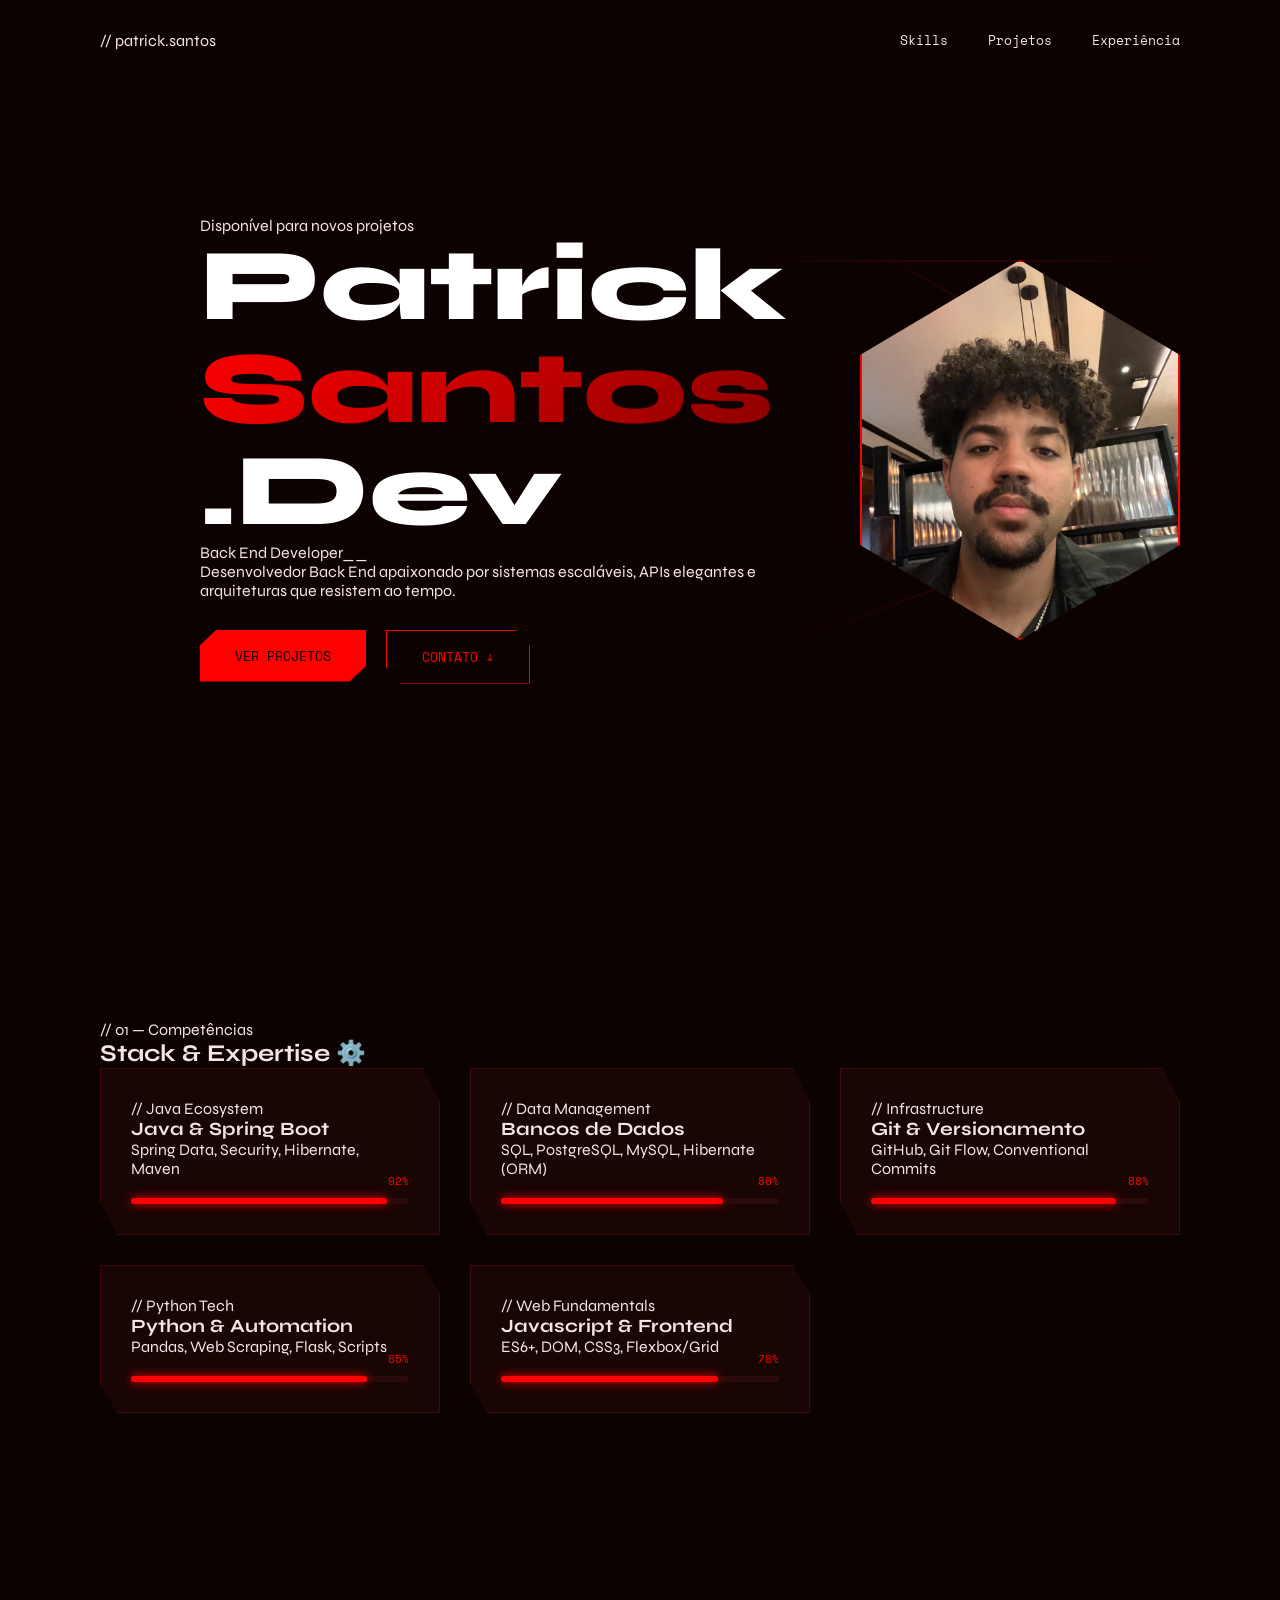
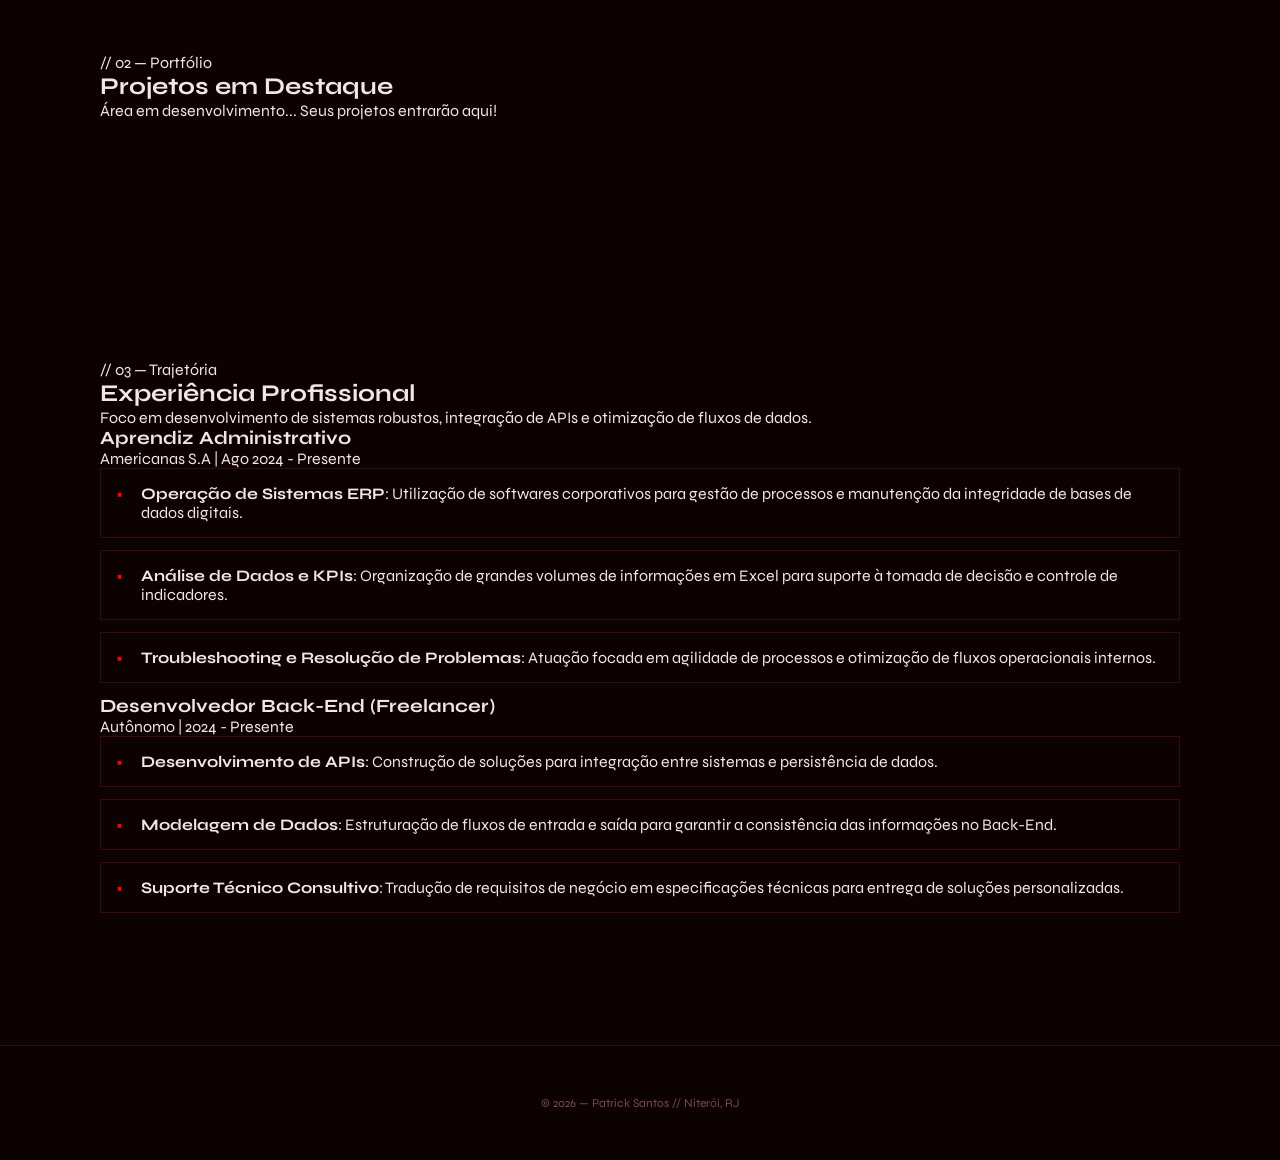
==== index.html @ 5b8dfd45 "Add files via upload" ====
<!DOCTYPE html>
<html lang="pt-BR">
<head>
    <meta charset="UTF-8">
    <meta name="viewport" content="width=device-width, initial-scale=1.0">
    <title>PATRICK SANTOS // BACK-END DEV</title>
    
    <link rel="preconnect" href="https://fonts.googleapis.com">
    <link rel="preconnect" href="https://fonts.gstatic.com" crossorigin>
    <link href="https://fonts.googleapis.com/css2?family=Space+Mono:ital,wght@0,400;0,700;1,400&family=Syne:wght@400;600;700;800&display=swap" rel="stylesheet">
    <link rel="stylesheet" href="style.css">
</head>
<body>
    <div class="cursor" id="cursor"></div>
    <div class="cursor-ring" id="cursorRing"></div>
    
    <button id="backToTop" class="btn-top" onclick="scrollToTop()">
        <span>UP_</span>
    </button>

    <nav id="nav">
        <div class="nav-logo">// patrick.santos</div>
        <ul class="nav-links">
            <li><a href="#skills">Skills</a></li>
            <li><a href="#projects">Projetos</a></li>
            <li><a href="#experience">Experiência</a></li>
        </ul>
    </nav>

    <section id="hero">
        <div class="hero-grid-bg"></div>
        <div class="hero-glow"></div>
        
        <div class="hero-content">
            <div class="hero-tag">Disponível para novos projetos</div>
            <h1 class="hero-name">Patrick<br><span>Santos</span><br>.Dev</h1>
            <p class="hero-role"><span id="typedText"></span><span class="blink-cursor">_</span></p>
            <p class="hero-desc">Desenvolvedor Back End apaixonado por sistemas escaláveis, APIs elegantes e arquiteturas que resistem ao tempo.</p>
            
            <div class="hero-actions">
                <a href="#projects" class="btn-primary"><span>Ver Projetos</span></a>
                
                <div class="contact-wrapper">
                    <button class="btn-ghost" id="contactTrigger">Contato ↓</button>
                    <div class="social-links-container">
                        <a href="#" target="_blank" class="social-item">GitHub_</a>
                        <a href="#" target="_blank" class="social-item">LinkedIn_</a>
                        <a href="#" target="_blank" class="social-item">WhatsApp_</a>
                    </div>
                </div>
            </div>
        </div>

        <div class="hero-visual">
            <div class="frame-hex">
                <img src="PatrickSs.jpeg" alt="Patrick Santos Fonseca">
            </div>
            <div class="faixa-deco d1"></div>
            <div class="faixa-deco d2"></div>
            <div class="faixa-deco d3"></div>
        </div>
    </section>

    <section id="skills">
        <div class="section-header">
            <div class="section-tag">// 01 — Competências</div>
            <h2 class="section-title">Stack & Expertise ⚙️</h2>
            <div class="section-line"></div>
        </div>

        <div class="skills-grid">
            <div class="skill-card">
                <div class="skill-category">// Java Ecosystem</div>
                <h3 class="skill-title">Java & Spring Boot</h3>
                <p class="skill-details">Spring Data, Security, Hibernate, Maven</p>
                <div class="progress-wrapper">
                    <div class="progress-bar" style="width: 92%;"></div>
                    <span class="progress-percent">92%</span>
                </div>
            </div>

            <div class="skill-card">
                <div class="skill-category">// Data Management</div>
                <h3 class="skill-title">Bancos de Dados</h3>
                <p class="skill-details">SQL, PostgreSQL, MySQL, Hibernate (ORM)</p>
                <div class="progress-wrapper">
                    <div class="progress-bar" style="width: 80%;"></div>
                    <span class="progress-percent">80%</span>
                </div>
            </div>
            
            <div class="skill-card">
                <div class="skill-category">// Infrastructure</div>
                <h3 class="skill-title">Git & Versionamento</h3>
                <p class="skill-details">GitHub, Git Flow, Conventional Commits</p>
                <div class="progress-wrapper">
                    <div class="progress-bar" style="width: 88%;"></div>
                    <span class="progress-percent">88%</span>
                </div>
            </div>

            <div class="skill-card">
                <div class="skill-category">// Python Tech</div>
                <h3 class="skill-title">Python & Automation</h3>
                <p class="skill-details">Pandas, Web Scraping, Flask, Scripts</p>
                <div class="progress-wrapper">
                    <div class="progress-bar" style="width: 85%;"></div>
                    <span class="progress-percent">85%</span>
                </div>
            </div>

            <div class="skill-card">
                <div class="skill-category">// Web Fundamentals</div>
                <h3 class="skill-title">Javascript & Frontend</h3>
                <p class="skill-details">ES6+, DOM, CSS3, Flexbox/Grid</p>
                <div class="progress-wrapper">
                    <div class="progress-bar" style="width: 78%;"></div>
                    <span class="progress-percent">78%</span>
                </div>
            </div>
        </div>
    </section>

    <section id="projects">
        <div class="section-header">
            <div class="section-tag">// 02 — Portfólio</div>
            <h2 class="section-title">Projetos em Destaque</h2>
            <div class="section-line"></div>
        </div>
        <p class="dev-note">Área em desenvolvimento... Seus projetos entrarão aqui!</p>
    </section>

    <section id="experience">
        <div class="section-header">
            <div class="section-tag">// 03 — Trajetória</div>
            <h2 class="section-title">Experiência Profissional</h2>
            <div class="section-line"></div>
        </div>
        
        <p class="experience-intro">
            Foco em desenvolvimento de sistemas robustos, integração de APIs e otimização de fluxos de dados.
        </p>
    
        <div class="experience-item">
            <h3>Aprendiz Administrativo</h3> 
            <p class="company-name">Americanas S.A | Ago 2024 - Presente</p>
            
            <ul class="description">
                <li><strong>Operação de Sistemas ERP</strong>: Utilização de softwares corporativos para gestão de processos e manutenção da integridade de bases de dados digitais.</li>
                <li><strong>Análise de Dados e KPIs</strong>: Organização de grandes volumes de informações em Excel para suporte à tomada de decisão e controle de indicadores.</li>
                <li><strong>Troubleshooting e Resolução de Problemas</strong>: Atuação focada em agilidade de processos e otimização de fluxos operacionais internos.</li>
            </ul>
        </div>
    
        <div class="experience-item">
            <h3>Desenvolvedor Back-End (Freelancer)</h3> 
            <p class="company-name">Autônomo | 2024 - Presente</p>
            
            <ul class="description">
                <li><strong>Desenvolvimento de APIs</strong>: Construção de soluções para integração entre sistemas e persistência de dados.</li>
                <li><strong>Modelagem de Dados</strong>: Estruturação de fluxos de entrada e saída para garantir a consistência das informações no Back-End.</li>
                <li><strong>Suporte Técnico Consultivo</strong>: Tradução de requisitos de negócio em especificações técnicas para entrega de soluções personalizadas.</li>
            </ul>
        </div>
    </section>

    <footer>
        <p>© 2026 — Patrick Santos // Niterói, RJ</p>
    </footer>

    <script src="script.js"></script>
</body>
</html>
---- style.css ----
/* ==========================================================================
   CONFIGURAÇÕES GLOBAIS (RESET & VARIABLES)
   ========================================================================== */
   @import url('https://fonts.googleapis.com/css2?family=Space+Mono:ital,wght@0,400;0,700;1,400&family=Syne:wght@400;600;700;800&display=swap');

   *, *::before, *::after {
       margin: 0; padding: 0; box-sizing: border-box;
   }
   
   :root {
       --bg: #0d0202;
       --surface: #1a0505;
       --border: #3d0a0a;
       --accent: #ff0000;
       --accent2: #8b0000;
       --text: #f5e6e6;
       --muted: #7a4a4a;
       --white: #ffffff;
   }
   
   html { scroll-behavior: smooth; }
   
   body {
       background: var(--bg);
       color: var(--text);
       font-family: 'Syne', sans-serif;
       overflow-x: hidden;
       cursor: none;
   }
   
   /* --- BOTÃO VOLTAR AO TOPO (ORIGINAL RESTAURADO) --- */
.btn-top {
    position: fixed;
    bottom: 30px;
    right: 30px;
    width: 60px; /* Um pouco maior para destacar o corte */
    height: 60px;
    background: var(--bg);
    border: 2px solid var(--accent);
    color: var(--accent);
    font-family: 'Space Mono', monospace;
    font-weight: bold;
    font-size: 12px;
    cursor: none;
    z-index: 1000;
    display: flex; /* Garante que o texto fique centralizado */
    align-items: center;
    justify-content: center;
    transition: all 0.3s cubic-bezier(0.4, 0, 0.2, 1);
    
    /* O corte diagonal clássico do seu projeto */
    clip-path: polygon(20% 0%, 100% 0%, 100% 80%, 80% 100%, 0% 100%, 0% 20%);
}

.btn-top:hover {
    background: var(--accent);
    color: var(--bg);
    box-shadow: 0 0 20px var(--accent); /* Efeito neon vermelho */
    transform: translateY(-5px);
}

.btn-top span {
    display: inline-block;
    transition: transform 0.3s ease;
}

.btn-top:hover span {
    transform: scale(1.1);
}
   
   /* ==========================================================================
      NAVEGAÇÃO
      ========================================================================== */
   nav {
       position: fixed; top: 0; left: 0; right: 0; z-index: 100;
       padding: 30px 100px; display: flex; align-items: center; justify-content: space-between;
   }
   
   .nav-links { display: flex; gap: 40px; list-style: none; }
   .nav-links a { text-decoration: none; color: var(--text); font-family: 'Space Mono'; font-size: 13px; transition: 0.3s; }
   .nav-links a:hover { color: var(--accent); }
   
   /* ==========================================================================
      BOTÕES GLOBAIS
      ========================================================================== */
   .btn-primary, .btn-ghost {
       display: inline-flex; align-items: center; padding: 16px 35px;
       font-family: 'Space Mono', monospace; font-size: 13px; text-transform: uppercase;
       text-decoration: none; transition: 0.3s;
   }
   
   .btn-primary {
       background: var(--accent); color: var(--bg);
       clip-path: polygon(10% 0%, 100% 0%, 100% 70%, 90% 100%, 0% 100%, 0% 30%);
   }
   
   .btn-ghost {
       background: transparent; color: var(--accent); border: 1px solid var(--accent);
       clip-path: polygon(0% 0%, 90% 0%, 100% 30%, 100% 100%, 10% 100%, 0% 70%);
   }
   
   .btn-primary:hover, .btn-ghost:hover { transform: translateY(-3px); box-shadow: 0 0 15px var(--accent); }
   
   /* ==========================================================================
      HERO SECTION
      ========================================================================== */
   #hero {
       min-height: 100vh; display: flex; justify-content: space-between;
       align-items: center; padding: 0 100px; position: relative; gap: 50px;
   }
   
   .hero-content { flex: 1.2; z-index: 5; }
   .hero-name { font-size: clamp(52px, 8vw, 110px); font-weight: 800; color: var(--white); line-height: 1; }
   .hero-name span { background: linear-gradient(135deg, var(--accent), var(--accent2)); -webkit-background-clip: text; -webkit-text-fill-color: transparent; }
   
   .hero-actions { display: flex; gap: 20px; margin-top: 30px; align-items: flex-start; }
   
   /* CONTATO EXPANSÍVEL */
   .contact-wrapper { position: relative; }
   .social-links-container {
       position: absolute; top: 110%; left: 0; width: 100%;
       display: flex; flex-direction: column; gap: 8px; pointer-events: none;
   }
   .social-item {
       background: var(--surface); border: 1px solid var(--border); color: var(--accent);
       padding: 12px; text-align: center; text-decoration: none; font-size: 11px;
       clip-path: polygon(0% 0%, 90% 0%, 100% 30%, 100% 100%, 10% 100%, 0% 70%);
       opacity: 0; transform: translateY(-10px); transition: 0.3s;
   }
   .contact-wrapper.active .social-links-container { pointer-events: all; }
   .contact-wrapper.active .social-item { opacity: 1; transform: translateY(0); }
   
   /* FOTO E DECORAÇÃO */
   .hero-visual { flex: 0.8; display: flex; justify-content: flex-end; position: relative; z-index: 1; }
   .frame-hex {
       width: 320px; height: 380px; background: var(--surface); border: 2px solid var(--accent);
       clip-path: polygon(50% 0%, 100% 25%, 100% 75%, 50% 100%, 0% 75%, 0% 25%);
       overflow: hidden;
   }
   .frame-hex img { width: 100%; height: 100%; object-fit: cover; }
   
   .faixa-deco {
       position: absolute; height: 2px; width: 130%; opacity: 0.15; z-index: -1;
       background: linear-gradient(90deg, transparent, var(--accent), transparent);
   }
   .faixa-deco.d1 { top: 20%; right: -20%; transform: rotate(30deg); }
   .faixa-deco.d2 { bottom: 20%; right: -15%; transform: rotate(-20deg); }
   
   /* ==========================================================================
      SEÇÕES DE CONTEÚDO (SKILLS, EXPERIENCE)
      ========================================================================== */
   #skills, #projects, #experience { padding: 120px 100px; max-width: 1400px; margin: 0 auto; }
   
   .skills-grid { display: grid; grid-template-columns: repeat(auto-fit, minmax(300px, 1fr)); gap: 30px; }
   .skill-card {
       background: var(--surface); padding: 30px; border: 1px solid var(--border);
       clip-path: polygon(0% 0%, 95% 0%, 100% 20%, 100% 100%, 5% 100%, 0% 80%);
       transition: 0.3s;
   }
   .skill-card:hover { border-color: var(--accent); transform: translateY(-5px); }
   
   /* PROGRESS BARS */
   .progress-wrapper { width: 100%; height: 6px; background: #2a0a0a; position: relative; margin-top: 20px; border-radius: 10px; }
   .progress-bar { height: 100%; background: var(--accent); box-shadow: 0 0 10px var(--accent); border-radius: 10px; }
   .progress-percent { position: absolute; right: 0; top: -25px; font-family: 'Space Mono'; color: var(--accent); font-size: 11px; }
   
   /* PIANO EXPERIENCE */
   .experience-item li {
       padding: 15px 20px 15px 40px; border: 1px solid var(--border);
       margin-bottom: 12px; transition: 0.3s; list-style: none; position: relative;
   }
   .experience-item li:hover { transform: translateX(15px); border-color: var(--accent); color: var(--white); }
   .experience-item li::before { content: "•"; position: absolute; left: 15px; color: var(--accent); }
   
   /* FOOTER */
   footer { padding: 50px 100px; border-top: 1px solid var(--border); text-align: center; color: var(--muted); font-size: 12px; }
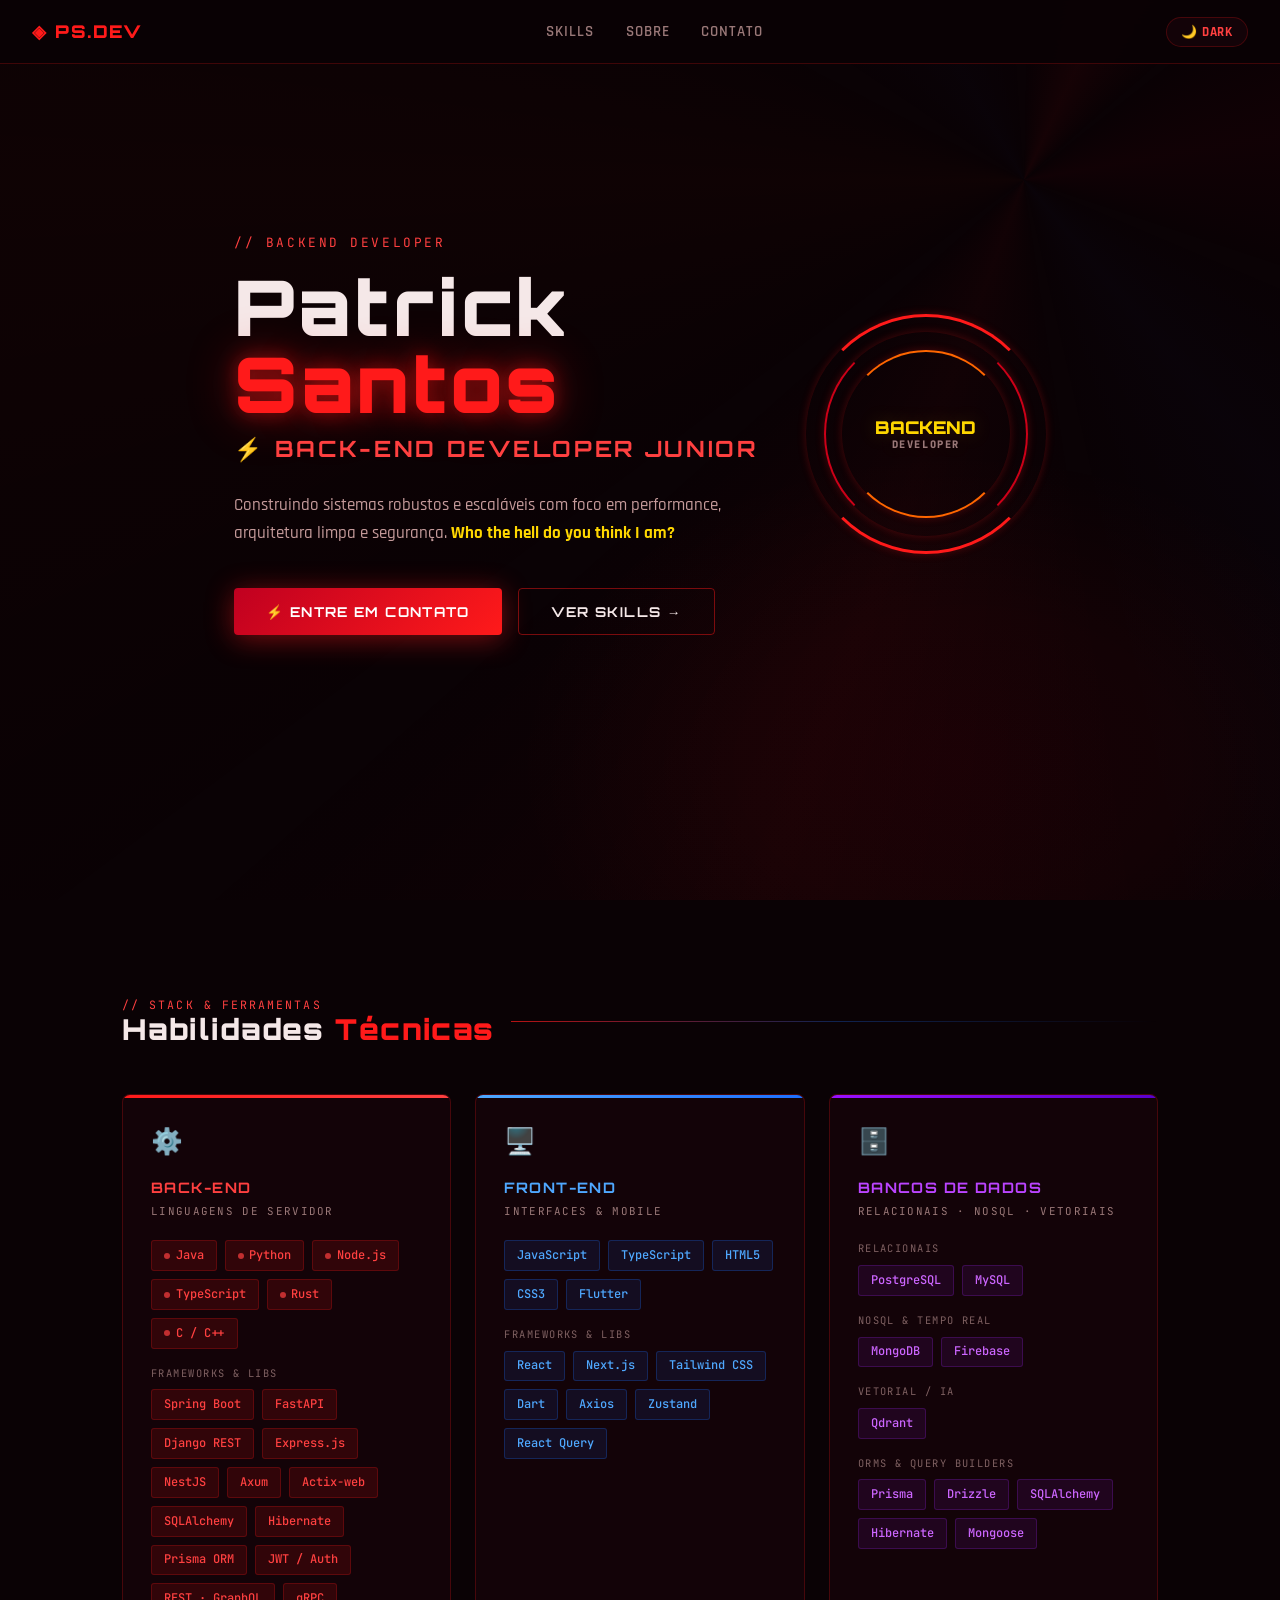
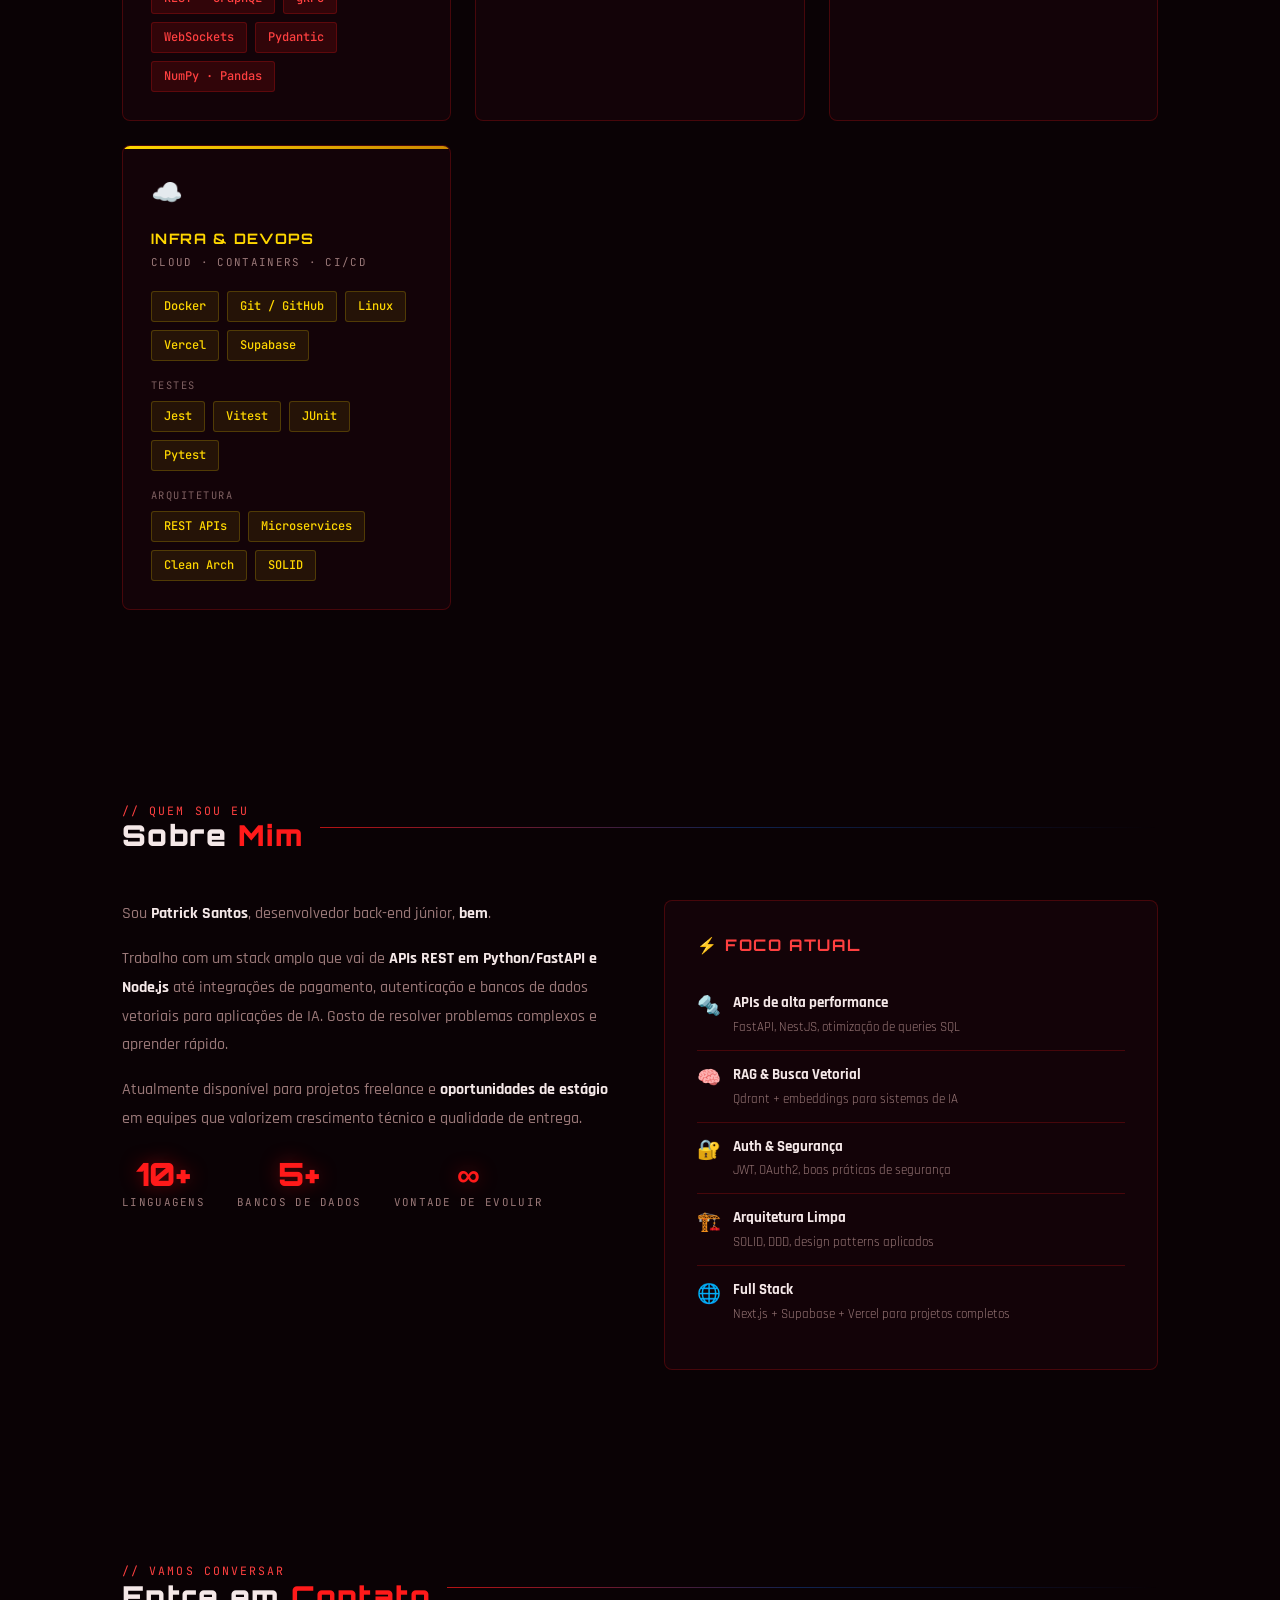
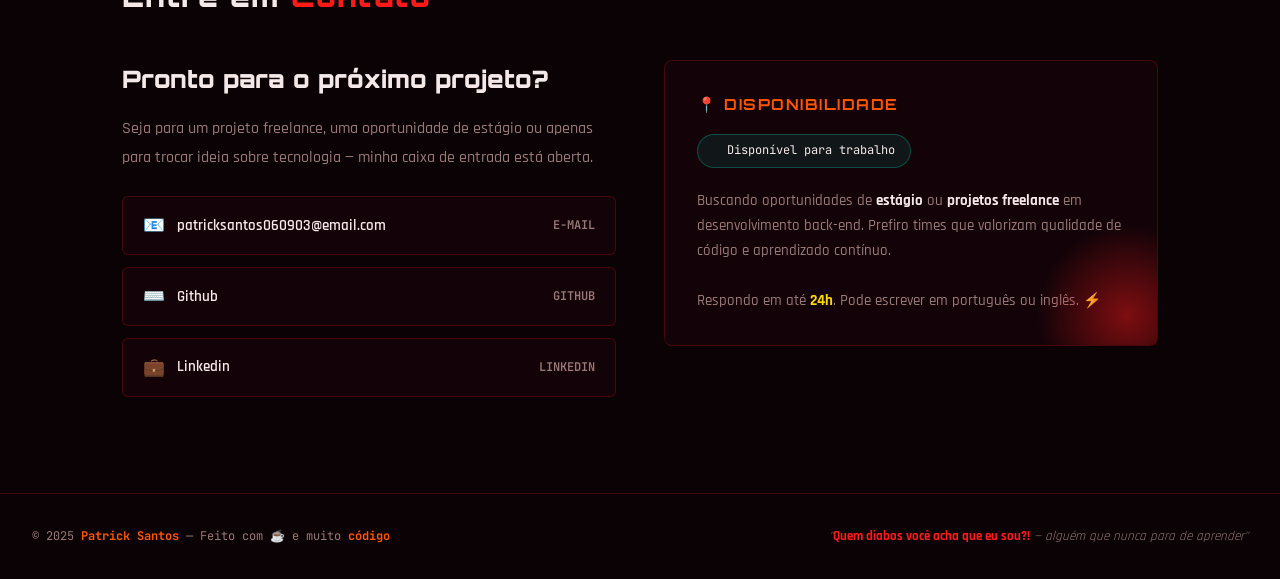
==== commit a0c5ad7e: "Atualização de Design" ====
--- a/index.html
+++ b/index.html
@@ -1,173 +1,1194 @@
 <!DOCTYPE html>
-<html lang="pt-BR">
+
+<html lang="pt-BR" data-theme="dark">
 <head>
-    <meta charset="UTF-8">
-    <meta name="viewport" content="width=device-width, initial-scale=1.0">
-    <title>PATRICK SANTOS // BACK-END DEV</title>
-    
-    <link rel="preconnect" href="https://fonts.googleapis.com">
-    <link rel="preconnect" href="https://fonts.gstatic.com" crossorigin>
-    <link href="https://fonts.googleapis.com/css2?family=Space+Mono:ital,wght@0,400;0,700;1,400&family=Syne:wght@400;600;700;800&display=swap" rel="stylesheet">
-    <link rel="stylesheet" href="style.css">
+<meta charset="UTF-8" />
+<meta name="viewport" content="width=device-width, initial-scale=1.0" />
+<title>Patrick Santos — Backend Developer</title>
+<link rel="preconnect" href="[https://fonts.googleapis.com](https://fonts.googleapis.com/)" />
+<link rel="preconnect" href="[https://fonts.gstatic.com](https://fonts.gstatic.com/)" crossorigin />
+<link href="https://fonts.googleapis.com/css2?family=Rajdhani:wght@400;500;600;700&family=Orbitron:wght@700;900&family=JetBrains+Mono:wght@400;500&display=swap" rel="stylesheet" />
+<style>
+/* ─── DESIGN TOKENS ─────────────────────────────── */
+:root {
+
+--gl-red:       #FF1A1A;   
+--gl-red-deep:  #C00020;   
+--gl-red-glow:  #FF4040;   
+--gl-blue:      #1E6FFF;   
+--gl-blue-deep: #0A3DAA;   
+--gl-blue-ice:  #4FA8FF;  
+--gl-gold:      #FFD700;   
+--gl-orange:    #FF5500;   
+  /* Typography */
+  --font-display: 'Orbitron', sans-serif;
+  --font-ui:      'Rajdhani', sans-serif;
+  --font-code:    'JetBrains Mono', monospace;
+}
+
+/* DARK MODE  —  RED dominant, blue accent*/
+[data-theme="dark"] {
+  --bg-base:    #0A0205;          /* near-black with red tint */
+  --bg-card:    #130308;          /* deep red-black */
+  --bg-card2:   #1A0509;          /* card hover */
+  --border:     rgba(255, 26, 26, 0.22);
+  --border-hi:  rgba(255, 64, 64, 0.65);
+  --border-blue: rgba(30, 111, 255, 0.28);
+
+  --text-primary:   #F5E8E8;      /* warm off-white, slight red tint */
+  --text-secondary: #9A7878;      /* muted rose-grey */
+  --text-accent:    var(--gl-red-glow);
+  --text-blue:      var(--gl-blue-ice);
+
+  /* Glows — red heavy */
+  --glow-primary:   rgba(255, 26, 26, 0.45);
+  --glow-secondary: rgba(255, 64, 64, 0.25);
+  --glow-blue:      rgba(30, 111, 255, 0.20);
+  --glow-gold:      rgba(255, 215, 0, 0.18);
+
+  --nav-bg:       rgba(10, 2, 5, 0.88);
+
+  /* Tag defaults — red */
+  --tag-bg:     rgba(255, 26, 26, 0.13);
+  --tag-color:  var(--gl-red-glow);
+
+  /* Spiral rings */
+  --spiral-a:  #FF1A1A;
+  --spiral-b:  #CC0018;
+  --spiral-c:  #FF6600;
+
+  /* Section line */
+  --line-grad: linear-gradient(to right, rgba(255,26,26,0.7), rgba(30,111,255,0.3), transparent);
+
+  --hero-sub:  #C49A9A;
+}
+
+/*LIGHT MODE  —  Blue + Red balanced*/
+[data-theme="light"] {
+  --bg-base:    #EFF3FF;          
+  --bg-card:    #FFFFFF;
+  --bg-card2:   #F0F6FF;
+  --border:     rgba(30, 111, 255, 0.18);
+  --border-hi:  rgba(192, 0, 32, 0.45);
+  --border-blue: rgba(30, 111, 255, 0.35);
+
+  --text-primary:   #0A0F1E;
+  --text-secondary: #3A4A6A;
+  --text-accent:    var(--gl-red-deep);
+  --text-blue:      var(--gl-blue-deep);
+
+  --glow-primary:   rgba(192, 0, 32, 0.10);
+  --glow-secondary: rgba(192, 0, 32, 0.07);
+  --glow-blue:      rgba(30, 111, 255, 0.12);
+  --glow-gold:      rgba(160, 110, 0, 0.08);
+
+  --nav-bg:       rgba(239, 243, 255, 0.92);
+
+  --tag-bg:     rgba(30, 111, 255, 0.09);
+  --tag-color:  var(--gl-blue-deep);
+
+  --spiral-a:  #C00020;
+  --spiral-b:  #1E6FFF;
+  --spiral-c:  #0A3DAA;
+
+  --line-grad: linear-gradient(to right, rgba(30,111,255,0.6), rgba(192,0,32,0.3), transparent);
+
+  --hero-sub:  #2A3A5A;
+}
+
+/* ─── RESET & BASE ─────────────────────────────── */
+*, *::before, *::after { box-sizing: border-box; margin: 0; padding: 0; }
+html { scroll-behavior: smooth; }
+body {
+  font-family: var(--font-ui);
+  background: var(--bg-base);
+  color: var(--text-primary);
+  line-height: 1.6;
+  transition: background 0.35s, color 0.35s;
+  overflow-x: hidden;
+}
+
+/* ─── SCROLLBAR ─────────────────────────────────── */
+::-webkit-scrollbar { width: 6px; }
+::-webkit-scrollbar-track { background: var(--bg-base); }
+[data-theme="dark"] ::-webkit-scrollbar-thumb { background: linear-gradient(to bottom, var(--gl-red), var(--gl-red-deep)); border-radius: 3px; }
+[data-theme="light"] ::-webkit-scrollbar-thumb { background: linear-gradient(to bottom, var(--gl-blue), var(--gl-blue-deep)); border-radius: 3px; }
+
+/* ─── SPIRAL BG ANIMATION ───────────────────────── */
+.spiral-bg {
+  position: fixed; inset: 0; z-index: 0; pointer-events: none; overflow: hidden;
+}
+
+/* Dark: red-dominant streaks with faint blue */
+[data-theme="dark"] .spiral-bg::before {
+  content: '';
+  position: absolute;
+  top: -50%; left: -50%;
+  width: 200%; height: 200%;
+  background: conic-gradient(
+    from 0deg at 65% 35%,
+    transparent 0deg,
+    rgba(255,26,26,0.05) 25deg,
+    transparent 50deg,
+    rgba(200,0,20,0.04) 80deg,
+    transparent 110deg,
+    rgba(30,111,255,0.02) 140deg,
+    transparent 170deg,
+    rgba(255,26,26,0.035) 200deg,
+    transparent 230deg,
+    rgba(255,64,0,0.025) 270deg,
+    transparent 300deg,
+    rgba(30,111,255,0.015) 330deg,
+    transparent 360deg
+  );
+  animation: spiralRotate 55s linear infinite;
+}
+
+/* Dark: red radial bleed bottom-right */
+[data-theme="dark"] .spiral-bg::after {
+  content: '';
+  position: absolute;
+  bottom: -20%; right: -10%;
+  width: 70%; height: 70%;
+  background: radial-gradient(ellipse at center,
+    rgba(200,0,20,0.07) 0%,
+    rgba(255,26,26,0.04) 35%,
+    transparent 70%
+  );
+}
+
+/* Light: blue-left red-right split */
+[data-theme="light"] .spiral-bg::before {
+  content: '';
+  position: absolute;
+  top: -50%; left: -50%;
+  width: 200%; height: 200%;
+  background: conic-gradient(
+    from 0deg at 50% 40%,
+    transparent 0deg,
+    rgba(30,111,255,0.04) 40deg,
+    transparent 80deg,
+    rgba(192,0,32,0.03) 130deg,
+    transparent 170deg,
+    rgba(30,111,255,0.03) 220deg,
+    transparent 260deg,
+    rgba(192,0,32,0.025) 310deg,
+    transparent 360deg
+  );
+  animation: spiralRotate 70s linear infinite;
+}
+
+[data-theme="light"] .spiral-bg::after { display: none; }
+
+@keyframes spiralRotate { to { transform: rotate(360deg); } }
+
+/* ─── NAVIGATION ────────────────────────────────── */
+nav {
+  position: fixed; top: 0; left: 0; right: 0; z-index: 100;
+  background: var(--nav-bg);
+  backdrop-filter: blur(16px);
+  border-bottom: 1px solid var(--border);
+  padding: 0 2rem;
+  height: 64px;
+  display: flex; align-items: center; justify-content: space-between;
+  transition: background 0.35s, border-color 0.35s;
+}
+.nav-logo {
+  font-family: var(--font-display);
+  font-size: 1.1rem;
+  font-weight: 900;
+  letter-spacing: 0.08em;
+  text-decoration: none;
+  display: flex; align-items: center; gap: 0.5rem;
+  /* dark=red, light=blue via CSS */
+  color: var(--text-accent);
+}
+[data-theme="dark"]  .nav-logo { color: var(--gl-red); }
+[data-theme="light"] .nav-logo { color: var(--gl-blue); }
+.nav-logo .drill-icon {
+  display: inline-block;
+  animation: drillSpin 4s linear infinite;
+}
+@keyframes drillSpin { to { transform: rotate(360deg); } }
+.nav-links {
+  display: flex; align-items: center; gap: 2rem; list-style: none;
+}
+.nav-links a {
+  font-family: var(--font-ui);
+  font-size: 0.95rem;
+  font-weight: 600;
+  color: var(--text-secondary);
+  text-decoration: none;
+  letter-spacing: 0.06em;
+  text-transform: uppercase;
+  transition: color 0.2s;
+  position: relative;
+}
+.nav-links a::after {
+  content: '';
+  position: absolute; bottom: -4px; left: 0; right: 0; height: 2px;
+  background: var(--text-accent);
+  transform: scaleX(0);
+  transform-origin: left;
+  transition: transform 0.25s ease;
+}
+[data-theme="dark"]  .nav-links a::after { background: var(--gl-red); }
+[data-theme="light"] .nav-links a::after { background: var(--gl-blue); }
+.nav-links a:hover { color: var(--text-primary); }
+.nav-links a:hover::after { transform: scaleX(1); }
+
+/* Theme Toggle */
+.theme-toggle {
+  background: var(--bg-card);
+  border: 1px solid var(--border);
+  border-radius: 50px;
+  padding: 6px 14px;
+  cursor: pointer;
+  font-family: var(--font-ui);
+  font-size: 0.8rem;
+  font-weight: 700;
+  color: var(--text-accent);
+  letter-spacing: 0.06em;
+  display: flex; align-items: center; gap: 0.4rem;
+  transition: all 0.2s;
+}
+.theme-toggle:hover { border-color: var(--border-hi); background: var(--bg-card2); }
+
+/* ─── SECTIONS & LAYOUT ─────────────────────────── */
+.container { max-width: 1100px; margin: 0 auto; padding: 0 2rem; position: relative; z-index: 1; }
+section { padding: 6rem 0; }
+
+/* Section header */
+.section-header {
+  display: flex; align-items: center; gap: 1rem; margin-bottom: 3rem;
+}
+.section-label {
+  font-family: var(--font-code);
+  font-size: 0.72rem;
+  letter-spacing: 0.18em;
+  text-transform: uppercase;
+}
+[data-theme="dark"]  .section-label { color: var(--gl-red-glow); }
+[data-theme="light"] .section-label { color: var(--gl-blue); }
+
+.section-title {
+  font-family: var(--font-display);
+  font-size: 1.8rem;
+  font-weight: 900;
+  color: var(--text-primary);
+  letter-spacing: 0.05em;
+  line-height: 1.1;
+}
+[data-theme="dark"]  .section-title span { color: var(--gl-red); }
+[data-theme="light"] .section-title span { color: var(--gl-blue); }
+
+.section-line {
+  flex: 1; height: 1px;
+  background: var(--line-grad);
+}
+
+/* ─── HERO ──────────────────────────────────────── */
+#hero {
+  min-height: 100vh;
+  display: flex; align-items: center;
+  padding-top: 64px;
+  position: relative;
+}
+.hero-inner {
+  display: grid; grid-template-columns: 1fr auto; gap: 3rem; align-items: center;
+}
+.hero-eyebrow {
+  font-family: var(--font-code);
+  font-size: 0.8rem;
+  letter-spacing: 0.2em;
+  text-transform: uppercase;
+  margin-bottom: 1rem;
+  animation: fadeUp 0.6s ease both;
+}
+[data-theme="dark"]  .hero-eyebrow { color: var(--gl-red-glow); }
+[data-theme="light"] .hero-eyebrow { color: var(--gl-blue); }
+.hero-name {
+  font-family: var(--font-display);
+  font-size: clamp(2.8rem, 6vw, 5rem);
+  font-weight: 900;
+  line-height: 1.0;
+  letter-spacing: 0.04em;
+  margin-bottom: 0.5rem;
+  animation: fadeUp 0.7s 0.1s ease both;
+}
+.hero-name .first { color: var(--text-primary); }
+.hero-name .last {
+  color: var(--gl-red);
+  text-shadow: 0 0 50px var(--glow-primary), 0 0 20px rgba(255,26,26,0.5);
+}
+[data-theme="light"] .hero-name .last {
+  color: var(--gl-red-deep);
+  text-shadow: 0 0 30px rgba(192,0,32,0.2);
+}
+.hero-role {
+  font-family: var(--font-display);
+  font-size: clamp(1rem, 2.5vw, 1.4rem);
+  font-weight: 700;
+  letter-spacing: 0.12em;
+  text-transform: uppercase;
+  margin-bottom: 1.5rem;
+  animation: fadeUp 0.7s 0.2s ease both;
+}
+[data-theme="dark"]  .hero-role { color: var(--gl-red-glow); }
+[data-theme="light"] .hero-role { color: var(--gl-blue); }
+.hero-desc {
+  font-size: 1.05rem;
+  color: var(--hero-sub);
+  max-width: 520px;
+  margin-bottom: 2.5rem;
+  font-weight: 500;
+  line-height: 1.7;
+  animation: fadeUp 0.7s 0.3s ease both;
+}
+.hero-ctas {
+  display: flex; gap: 1rem; flex-wrap: wrap;
+  animation: fadeUp 0.7s 0.4s ease both;
+}
+.btn-primary {
+  font-family: var(--font-display);
+  font-size: 0.85rem;
+  font-weight: 700;
+  letter-spacing: 0.1em;
+  text-transform: uppercase;
+  padding: 0.75rem 2rem;
+  color: #fff;
+  border: none;
+  border-radius: 4px;
+  cursor: pointer;
+  text-decoration: none;
+  display: inline-flex; align-items: center; gap: 0.5rem;
+  transition: transform 0.2s, box-shadow 0.2s;
+}
+[data-theme="dark"] .btn-primary {
+  background: linear-gradient(135deg, var(--gl-red-deep), var(--gl-red));
+  box-shadow: 0 4px 28px rgba(255,26,26,0.45);
+}
+[data-theme="dark"] .btn-primary:hover {
+  transform: translateY(-2px);
+  box-shadow: 0 8px 40px rgba(255,26,26,0.6);
+}
+[data-theme="light"] .btn-primary {
+  background: linear-gradient(135deg, var(--gl-blue-deep), var(--gl-blue));
+  box-shadow: 0 4px 24px rgba(30,111,255,0.3);
+}
+[data-theme="light"] .btn-primary:hover {
+  transform: translateY(-2px);
+  box-shadow: 0 8px 32px rgba(30,111,255,0.45);
+}
+.btn-ghost {
+  font-family: var(--font-display);
+  font-size: 0.85rem;
+  font-weight: 700;
+  letter-spacing: 0.1em;
+  text-transform: uppercase;
+  padding: 0.75rem 2rem;
+  background: transparent;
+  color: var(--text-primary);
+  border-radius: 4px;
+  cursor: pointer;
+  text-decoration: none;
+  transition: all 0.2s;
+}
+[data-theme="dark"] .btn-ghost {
+  border: 1px solid rgba(255,26,26,0.45);
+}
+[data-theme="dark"] .btn-ghost:hover {
+  background: rgba(255,26,26,0.1);
+  border-color: var(--gl-red);
+  color: var(--gl-red-glow);
+}
+[data-theme="light"] .btn-ghost {
+  border: 1px solid rgba(30,111,255,0.4);
+}
+[data-theme="light"] .btn-ghost:hover {
+  background: rgba(30,111,255,0.08);
+  border-color: var(--gl-blue);
+  color: var(--gl-blue);
+}
+
+/* Hero spiral emblem */
+.hero-emblem {
+  width: 240px; height: 240px;
+  position: relative;
+  animation: fadeIn 1s 0.5s ease both;
+  display: flex; align-items: center; justify-content: center;
+}
+.emblem-ring {
+  position: absolute;
+  border-radius: 50%;
+  border-style: solid;
+}
+.ring1 {
+  inset: 0;
+  border-width: 3px;
+  border-color: var(--spiral-a) transparent var(--spiral-a) transparent;
+  animation: ringA 3s linear infinite;
+}
+.ring2 {
+  inset: 18px;
+  border-width: 2px;
+  border-color: transparent var(--spiral-b) transparent var(--spiral-b);
+  animation: ringA 2s linear infinite reverse;
+}
+.ring3 {
+  inset: 36px;
+  border-width: 2px;
+  border-color: var(--spiral-c) transparent var(--spiral-c) transparent;
+  animation: ringA 1.5s linear infinite;
+}
+/* Extra glow ring for dark mode */
+[data-theme="dark"] .emblem-ring { box-shadow: 0 0 8px rgba(255,26,26,0.25); }
+@keyframes ringA { to { transform: rotate(360deg); } }
+.emblem-core {
+  position: relative; z-index: 2;
+  font-family: var(--font-display);
+  font-size: 1.1rem;
+  font-weight: 900;
+  color: var(--gl-gold);
+  text-align: center;
+  line-height: 1.2;
+  text-shadow: 0 0 20px var(--glow-gold);
+}
+.emblem-core small {
+  display: block;
+  font-size: 0.65rem;
+  color: var(--text-secondary);
+  letter-spacing: 0.15em;
+  font-family: var(--font-code);
+}
+
+/* ─── SKILLS SECTION ────────────────────────────── */
+#skills { background: transparent; }
+
+.skills-grid {
+  display: grid;
+  grid-template-columns: repeat(auto-fit, minmax(280px, 1fr));
+  gap: 1.5rem;
+}
+
+.skill-category {
+  background: var(--bg-card);
+  border: 1px solid var(--border);
+  border-radius: 8px;
+  padding: 1.75rem;
+  position: relative;
+  overflow: hidden;
+  transition: border-color 0.25s, transform 0.25s, box-shadow 0.25s;
+}
+.skill-category::before {
+  content: '';
+  position: absolute;
+  top: 0; left: 0; right: 0; height: 3px;
+}
+/* dark: red-based bars */
+[data-theme="dark"] .skill-category.cat-backend::before  { background: linear-gradient(90deg, var(--gl-red), var(--gl-red-glow)); }
+[data-theme="dark"] .skill-category.cat-frontend::before { background: linear-gradient(90deg, var(--gl-blue-ice), var(--gl-blue)); }
+[data-theme="dark"] .skill-category.cat-db::before       { background: linear-gradient(90deg, #9B10FF, #5A00CC); }
+[data-theme="dark"] .skill-category.cat-infra::before    { background: linear-gradient(90deg, var(--gl-gold), #CC8800); }
+/* light: blue-based bars */
+[data-theme="light"] .skill-category.cat-backend::before  { background: linear-gradient(90deg, var(--gl-red-deep), var(--gl-red)); }
+[data-theme="light"] .skill-category.cat-frontend::before { background: linear-gradient(90deg, var(--gl-blue-deep), var(--gl-blue)); }
+[data-theme="light"] .skill-category.cat-db::before       { background: linear-gradient(90deg, #7B00EE, #A040FF); }
+[data-theme="light"] .skill-category.cat-infra::before    { background: linear-gradient(90deg, #AA7000, #D4A000); }
+
+.skill-category:hover {
+  border-color: var(--border-hi);
+  transform: translateY(-3px);
+}
+[data-theme="dark"]  .skill-category:hover { box-shadow: 0 12px 36px rgba(255,26,26,0.25); }
+[data-theme="light"] .skill-category:hover { box-shadow: 0 12px 36px rgba(30,111,255,0.15); }
+
+.cat-icon {
+  font-size: 1.6rem;
+  margin-bottom: 0.75rem;
+  display: block;
+}
+.cat-title {
+  font-family: var(--font-display);
+  font-size: 0.9rem;
+  font-weight: 700;
+  letter-spacing: 0.1em;
+  text-transform: uppercase;
+  margin-bottom: 0.25rem;
+}
+[data-theme="dark"]  .cat-title.backend  { color: var(--gl-red-glow); }
+[data-theme="dark"]  .cat-title.frontend { color: var(--gl-blue-ice); }
+[data-theme="dark"]  .cat-title.db       { color: #BB44FF; }
+[data-theme="dark"]  .cat-title.infra    { color: var(--gl-gold); }
+[data-theme="light"] .cat-title.backend  { color: var(--gl-red-deep); }
+[data-theme="light"] .cat-title.frontend { color: var(--gl-blue-deep); }
+[data-theme="light"] .cat-title.db       { color: #7B00EE; }
+[data-theme="light"] .cat-title.infra    { color: #886600; }
+
+.cat-subtitle {
+  font-family: var(--font-code);
+  font-size: 0.68rem;
+  color: var(--text-secondary);
+  letter-spacing: 0.12em;
+  text-transform: uppercase;
+  margin-bottom: 1.25rem;
+}
+
+.tags { display: flex; flex-wrap: wrap; gap: 0.5rem; }
+
+.tag {
+  display: inline-flex; align-items: center; gap: 0.35rem;
+  padding: 0.3rem 0.75rem;
+  border-radius: 3px;
+  font-family: var(--font-code);
+  font-size: 0.75rem;
+  font-weight: 500;
+  background: var(--tag-bg);
+  color: var(--tag-color);
+  border: 1px solid var(--border);
+  transition: all 0.2s;
+}
+/* dark default tag = red */
+[data-theme="dark"]  .tag:hover { border-color: var(--gl-red); background: rgba(255,26,26,0.2); color: var(--gl-red-glow); }
+/* light default tag = blue */
+[data-theme="light"] .tag:hover { border-color: var(--gl-blue); background: rgba(30,111,255,0.14); color: var(--gl-blue); }
+
+/* blue tags (frontend) */
+.tag.blue  {
+  color: var(--gl-blue-ice);
+  background: rgba(30,111,255,0.1);
+  border-color: rgba(30,111,255,0.25);
+}
+[data-theme="light"] .tag.blue { color: var(--gl-blue-deep); background: rgba(30,111,255,0.08); border-color: rgba(30,111,255,0.22); }
+.tag.blue:hover { background: rgba(30,111,255,0.2); border-color: var(--gl-blue-ice); }
+[data-theme="light"] .tag.blue:hover { background: rgba(30,111,255,0.16); border-color: var(--gl-blue); }
+
+/* purple tags (db) */
+.tag.purple {
+  color: #CC66FF;
+  background: rgba(160,40,255,0.09);
+  border-color: rgba(160,40,255,0.22);
+}
+[data-theme="light"] .tag.purple { color: #7B00EE; background: rgba(123,0,238,0.07); border-color: rgba(123,0,238,0.2); }
+.tag.purple:hover { background: rgba(160,40,255,0.2); border-color: #CC66FF; }
+
+/* gold tags (infra) */
+.tag.gold {
+  color: var(--gl-gold);
+  background: rgba(255,215,0,0.08);
+  border-color: rgba(255,215,0,0.2);
+}
+[data-theme="light"] .tag.gold { color: #7A5500; background: rgba(180,130,0,0.08); border-color: rgba(180,130,0,0.2); }
+.tag.gold:hover { background: rgba(255,215,0,0.18); border-color: var(--gl-gold); }
+
+/* teal kept as alias = blue */
+.tag.teal { color: var(--gl-blue-ice); background: rgba(30,111,255,0.1); border-color: rgba(30,111,255,0.25); }
+[data-theme="light"] .tag.teal { color: var(--gl-blue-deep); background: rgba(30,111,255,0.08); border-color: rgba(30,111,255,0.22); }
+.tag.teal:hover { background: rgba(30,111,255,0.2); border-color: var(--gl-blue-ice); }
+
+.tag-level {
+  display: inline-block;
+  width: 6px; height: 6px;
+  border-radius: 50%;
+  background: currentColor;
+  opacity: 0.7;
+}
+
+/* Subsection title inside card */
+.sub-label {
+  font-family: var(--font-code);
+  font-size: 0.65rem;
+  letter-spacing: 0.14em;
+  text-transform: uppercase;
+  color: var(--text-secondary);
+  margin-top: 1rem;
+  margin-bottom: 0.5rem;
+  opacity: 0.8;
+}
+
+/* ─── EXPERIENCE / TIMELINE ─────────────────────── */
+#about { }
+.about-grid {
+  display: grid; grid-template-columns: 1fr 1fr; gap: 3rem; align-items: start;
+}
+.about-text p {
+  color: var(--text-secondary);
+  font-size: 1rem;
+  font-weight: 500;
+  margin-bottom: 1rem;
+  line-height: 1.8;
+}
+.about-text p strong { color: var(--text-primary); }
+.stat-row {
+  display: flex; gap: 2rem; margin-top: 1.5rem; flex-wrap: wrap;
+}
+.stat-item { text-align: center; }
+.stat-value {
+  font-family: var(--font-display);
+  font-size: 2rem;
+  font-weight: 900;
+  line-height: 1;
+}
+[data-theme="dark"]  .stat-value { color: var(--gl-red); text-shadow: 0 0 20px rgba(255,26,26,0.4); }
+[data-theme="light"] .stat-value { color: var(--gl-blue); }
+.stat-label {
+  font-family: var(--font-code);
+  font-size: 0.68rem;
+  color: var(--text-secondary);
+  letter-spacing: 0.12em;
+  text-transform: uppercase;
+  margin-top: 0.25rem;
+}
+
+.focus-card {
+  background: var(--bg-card);
+  border: 1px solid var(--border);
+  border-radius: 8px;
+  padding: 2rem;
+}
+.focus-card h3 {
+  font-family: var(--font-display);
+  font-size: 1rem;
+  font-weight: 700;
+  letter-spacing: 0.1em;
+  text-transform: uppercase;
+  margin-bottom: 1.25rem;
+}
+[data-theme="dark"]  .focus-card h3 { color: var(--gl-red-glow); }
+[data-theme="light"] .focus-card h3 { color: var(--gl-blue); }
+.focus-item {
+  display: flex; align-items: flex-start; gap: 0.75rem;
+  padding: 0.75rem 0;
+  border-bottom: 1px solid var(--border);
+}
+.focus-item:last-child { border-bottom: none; }
+.focus-icon { font-size: 1.2rem; flex-shrink: 0; margin-top: 0.1rem; }
+.focus-info {}
+.focus-title { font-weight: 700; color: var(--text-primary); font-size: 0.95rem; }
+.focus-desc  { font-size: 0.82rem; color: var(--text-secondary); margin-top: 0.1rem; }
+
+/* CONTACT */
+#contact { }
+.contact-inner {
+  display: grid; grid-template-columns: 1fr 1fr; gap: 3rem; align-items: start;
+}
+.contact-copy h3 {
+  font-family: var(--font-display);
+  font-size: 1.5rem;
+  font-weight: 900;
+  color: var(--text-primary);
+  margin-bottom: 1rem;
+}
+.contact-copy p {
+  color: var(--text-secondary);
+  font-size: 1rem;
+  line-height: 1.8;
+  font-weight: 500;
+}
+.contact-links { display: flex; flex-direction: column; gap: 0.75rem; margin-top: 1.5rem; }
+.contact-link {
+  display: flex; align-items: center; gap: 0.75rem;
+  padding: 0.9rem 1.25rem;
+  background: var(--bg-card);
+  border: 1px solid var(--border);
+  border-radius: 6px;
+  text-decoration: none;
+  color: var(--text-primary);
+  font-weight: 600;
+  font-size: 0.95rem;
+  transition: all 0.2s;
+}
+.contact-link:hover { border-color: var(--border-hi); transform: translateX(4px); color: var(--gl-orange); }
+.contact-link .link-icon { font-size: 1.1rem; }
+.contact-link .link-label { font-family: var(--font-code); font-size: 0.75rem; color: var(--text-secondary); margin-left: auto; }
+
+.contact-card {
+  background: var(--bg-card);
+  border: 1px solid var(--border);
+  border-radius: 8px;
+  padding: 2rem;
+  position: relative;
+  overflow: hidden;
+}
+.contact-card::after {
+  content: '';
+  position: absolute;
+  bottom: -60px; right: -60px;
+  width: 180px; height: 180px;
+  background: radial-gradient(circle, var(--glow-primary) 0%, transparent 70%);
+  pointer-events: none;
+}
+.contact-card h4 {
+  font-family: var(--font-display);
+  font-weight: 700;
+  font-size: 0.95rem;
+  color: var(--gl-orange);
+  letter-spacing: 0.1em;
+  text-transform: uppercase;
+  margin-bottom: 1rem;
+}
+.avail-badge {
+  display: inline-flex; align-items: center; gap: 0.5rem;
+  background: rgba(0,201,167,0.1);
+  border: 1px solid rgba(0,201,167,0.3);
+  color: var(--gl-teal);
+  font-family: var(--font-code);
+  font-size: 0.75rem;
+  padding: 0.4rem 0.9rem;
+  border-radius: 50px;
+  margin-bottom: 1.25rem;
+}
+.avail-dot {
+  width: 7px; height: 7px;
+  border-radius: 50%;
+  background: var(--gl-teal);
+  box-shadow: 0 0 8px var(--gl-teal);
+  animation: pulse 2s infinite;
+}
+@keyframes pulse {
+  0%, 100% { opacity: 1; }
+  50% { opacity: 0.4; }
+}
+.contact-card p {
+  color: var(--text-secondary);
+  font-size: 0.92rem;
+  line-height: 1.7;
+  font-weight: 500;
+}
+
+/* ─── FOOTER ────────────────────────────────────── */
+footer {
+  border-top: 1px solid var(--border);
+  padding: 2rem;
+  display: flex; justify-content: space-between; align-items: center;
+  flex-wrap: wrap; gap: 1rem;
+  position: relative; z-index: 1;
+}
+.footer-copy {
+  font-family: var(--font-code);
+  font-size: 0.75rem;
+  color: var(--text-secondary);
+}
+.footer-copy strong { color: var(--gl-orange); }
+.footer-quote {
+  font-family: var(--font-ui);
+  font-size: 0.82rem;
+  color: var(--text-secondary);
+  font-style: italic;
+}
+.footer-quote span { color: var(--gl-red); font-style: normal; font-weight: 700; }
+
+/* ─── ANIMATIONS ────────────────────────────────── */
+@keyframes fadeUp {
+  from { opacity: 0; transform: translateY(20px); }
+  to   { opacity: 1; transform: translateY(0); }
+}
+@keyframes fadeIn {
+  from { opacity: 0; }
+  to   { opacity: 1; }
+}
+
+/* Scroll reveal */
+.reveal {
+  opacity: 0;
+  transform: translateY(24px);
+  transition: opacity 0.6s ease, transform 0.6s ease;
+}
+.reveal.visible {
+  opacity: 1;
+  transform: none;
+}
+
+/*RESPONSIVE */
+@media (max-width: 768px) {
+  nav { padding: 0 1rem; }
+  .nav-links { display: none; }
+  .hero-inner { grid-template-columns: 1fr; }
+  .hero-emblem { display: none; }
+  .about-grid { grid-template-columns: 1fr; }
+  .contact-inner { grid-template-columns: 1fr; }
+  section { padding: 4rem 0; }
+}
+</style>
 </head>
 <body>
-    <div class="cursor" id="cursor"></div>
-    <div class="cursor-ring" id="cursorRing"></div>
-    
-    <button id="backToTop" class="btn-top" onclick="scrollToTop()">
-        <span>UP_</span>
-    </button>
-
-    <nav id="nav">
-        <div class="nav-logo">// patrick.santos</div>
-        <ul class="nav-links">
-            <li><a href="#skills">Skills</a></li>
-            <li><a href="#projects">Projetos</a></li>
-            <li><a href="#experience">Experiência</a></li>
-        </ul>
-    </nav>
-
-    <section id="hero">
-        <div class="hero-grid-bg"></div>
-        <div class="hero-glow"></div>
-        
-        <div class="hero-content">
-            <div class="hero-tag">Disponível para novos projetos</div>
-            <h1 class="hero-name">Patrick<br><span>Santos</span><br>.Dev</h1>
-            <p class="hero-role"><span id="typedText"></span><span class="blink-cursor">_</span></p>
-            <p class="hero-desc">Desenvolvedor Back End apaixonado por sistemas escaláveis, APIs elegantes e arquiteturas que resistem ao tempo.</p>
-            
-            <div class="hero-actions">
-                <a href="#projects" class="btn-primary"><span>Ver Projetos</span></a>
-                
-                <div class="contact-wrapper">
-                    <button class="btn-ghost" id="contactTrigger">Contato ↓</button>
-                    <div class="social-links-container">
-                        <a href="#" target="_blank" class="social-item">GitHub_</a>
-                        <a href="#" target="_blank" class="social-item">LinkedIn_</a>
-                        <a href="#" target="_blank" class="social-item">WhatsApp_</a>
-                    </div>
-                </div>
-            </div>
+<div class="spiral-bg"></div>
+
+<!-- NAV -->
+
+<nav>
+<a href="#hero" class="nav-logo">
+<span class="drill-icon">◈</span> PS.DEV
+</a>
+<ul class="nav-links">
+<li><a href="#skills">Skills</a></li>
+<li><a href="#about">Sobre</a></li>
+<li><a href="#contact">Contato</a></li>
+</ul>
+<button class="theme-toggle" onclick="toggleTheme()" id="themeBtn">
+🌙 DARK
+</button>
+</nav>
+
+<!-- HERO -->
+
+<section id="hero">
+<div class="container">
+<div class="hero-inner">
+<div>
+<p class="hero-eyebrow">// backend developer</p>
+<h1 class="hero-name">
+<span class="first">Patrick</span><br/>
+<span class="last">Santos</span>
+</h1>
+<p class="hero-role">⚡ Back-end Developer Junior</p>
+<p class="hero-desc">
+Construindo sistemas robustos e escaláveis com foco em performance,
+arquitetura limpa e segurança.
+<strong style="color:var(--gl-gold)">Who the hell do you think I am?</strong>
+</p>
+<div class="hero-ctas">
+<a href="#contact" class="btn-primary">⚡ Entre em contato</a>
+<a href="#skills" class="btn-ghost">Ver skills →</a>
+</div>
+</div>
+<div class="hero-emblem">
+<div class="emblem-ring ring1"></div>
+<div class="emblem-ring ring2"></div>
+<div class="emblem-ring ring3"></div>
+<div class="emblem-core">
+BACKEND<br/>
+<small>DEVELOPER</small>
+</div>
+</div>
+</div>
+</div>
+</section>
+
+<!-- SKILLS -->
+
+<section id="skills">
+<div class="container">
+<div class="section-header reveal">
+<div>
+<p class="section-label">// stack & ferramentas</p>
+<h2 class="section-title">Habilidades <span>Técnicas</span></h2>
+</div>
+<div class="section-line"></div>
+</div>
+<div class="skills-grid">
+
+    <!-- BACK-END LANGUAGES -->
+    <div class="skill-category cat-backend reveal">
+      <span class="cat-icon">⚙️</span>
+      <p class="cat-title backend">Back-End</p>
+      <p class="cat-subtitle">Linguagens de servidor</p>
+      <div class="tags">
+        <span class="tag"><span class="tag-level"></span>Java</span>
+        <span class="tag"><span class="tag-level"></span>Python</span>
+        <span class="tag"><span class="tag-level"></span>Node.js</span>
+        <span class="tag"><span class="tag-level"></span>TypeScript</span>
+        <span class="tag"><span class="tag-level"></span>Rust</span>
+        <span class="tag"><span class="tag-level"></span>C / C++</span>
+      </div>
+      <p class="sub-label">Frameworks & Libs</p>
+      <div class="tags">
+        <span class="tag">Spring Boot</span>
+        <span class="tag">FastAPI</span>
+        <span class="tag">Django REST</span>
+        <span class="tag">Express.js</span>
+        <span class="tag">NestJS</span>
+        <span class="tag">Axum</span>
+        <span class="tag">Actix-web</span>
+        <span class="tag">SQLAlchemy</span>
+        <span class="tag">Hibernate</span>
+        <span class="tag">Prisma ORM</span>
+        <span class="tag">JWT / Auth</span>
+        <span class="tag">REST · GraphQL</span>
+        <span class="tag">gRPC</span>
+        <span class="tag">WebSockets</span>
+        <span class="tag">Pydantic</span>
+        <span class="tag">NumPy · Pandas</span>
+      </div>
+    </div>
+
+    <!-- FRONT-END -->
+    <div class="skill-category cat-frontend reveal">
+      <span class="cat-icon">🖥️</span>
+      <p class="cat-title frontend">Front-End</p>
+      <p class="cat-subtitle">Interfaces & mobile</p>
+      <div class="tags">
+        <span class="tag teal">JavaScript</span>
+        <span class="tag teal">TypeScript</span>
+        <span class="tag teal">HTML5</span>
+        <span class="tag teal">CSS3</span>
+        <span class="tag teal">Flutter</span>
+      </div>
+      <p class="sub-label">Frameworks & Libs</p>
+      <div class="tags">
+        <span class="tag teal">React</span>
+        <span class="tag teal">Next.js</span>
+        <span class="tag teal">Tailwind CSS</span>
+        <span class="tag teal">Dart</span>
+        <span class="tag teal">Axios</span>
+        <span class="tag teal">Zustand</span>
+        <span class="tag teal">React Query</span>
+      </div>
+    </div>
+
+    <!-- DATABASES -->
+    <div class="skill-category cat-db reveal">
+      <span class="cat-icon">🗄️</span>
+      <p class="cat-title db">Bancos de Dados</p>
+      <p class="cat-subtitle">Relacionais · NoSQL · Vetoriais</p>
+      <p class="sub-label">Relacionais</p>
+      <div class="tags">
+        <span class="tag purple">PostgreSQL</span>
+        <span class="tag purple">MySQL</span>
+      </div>
+      <p class="sub-label">NoSQL & Tempo real</p>
+      <div class="tags">
+        <span class="tag purple">MongoDB</span>
+        <span class="tag purple">Firebase</span>
+      </div>
+      <p class="sub-label">Vetorial / IA</p>
+      <div class="tags">
+        <span class="tag purple">Qdrant</span>
+      </div>
+      <p class="sub-label">ORMs & Query Builders</p>
+      <div class="tags">
+        <span class="tag purple">Prisma</span>
+        <span class="tag purple">Drizzle</span>
+        <span class="tag purple">SQLAlchemy</span>
+        <span class="tag purple">Hibernate</span>
+        <span class="tag purple">Mongoose</span>
+      </div>
+    </div>
+
+    <!-- INFRA & DEVOPS -->
+    <div class="skill-category cat-infra reveal">
+      <span class="cat-icon">☁️</span>
+      <p class="cat-title infra">Infra & DevOps</p>
+      <p class="cat-subtitle">Cloud · Containers · CI/CD</p>
+      <div class="tags">
+        <span class="tag gold">Docker</span>
+        <span class="tag gold">Git / GitHub</span>
+        <span class="tag gold">Linux</span>
+        <span class="tag gold">Vercel</span>
+        <span class="tag gold">Supabase</span>
+      </div>
+      <p class="sub-label">Testes</p>
+      <div class="tags">
+        <span class="tag gold">Jest</span>
+        <span class="tag gold">Vitest</span>
+        <span class="tag gold">JUnit</span>
+        <span class="tag gold">Pytest</span>
+      </div>
+      <p class="sub-label">Arquitetura</p>
+      <div class="tags">
+        <span class="tag gold">REST APIs</span>
+        <span class="tag gold">Microservices</span>
+        <span class="tag gold">Clean Arch</span>
+        <span class="tag gold">SOLID</span>
+      </div>
+    </div>
+
+  </div>
+</div>
+</section>
+
+<!-- ABOUT -->
+
+<section id="about">
+<div class="container">
+<div class="section-header reveal">
+<div>
+<p class="section-label">// quem sou eu</p>
+<h2 class="section-title">Sobre <span>Mim</span></h2>
+</div>
+<div class="section-line"></div>
+</div>
+<div class="about-grid">
+    <div class="about-text reveal">
+      <p>
+        Sou <strong>Patrick Santos</strong>, desenvolvedor back-end júnior,  <strong>bem</strong>.
+      </p>
+      <p>
+        Trabalho com um stack amplo que vai de <strong>APIs REST em Python/FastAPI e Node.js</strong>
+        até integrações de pagamento, autenticação e bancos de dados vetoriais para aplicações de IA.
+        Gosto de resolver problemas complexos e aprender rápido.
+      </p>
+      <p>
+        Atualmente disponível para projetos freelance e <strong>oportunidades de estágio</strong>
+        em equipes que valorizem crescimento técnico e qualidade de entrega.
+      </p>
+      <div class="stat-row">
+        <div class="stat-item">
+          <div class="stat-value">10+</div>
+          <div class="stat-label">Linguagens</div>
         </div>
-
-        <div class="hero-visual">
-            <div class="frame-hex">
-                <img src="PatrickSs.jpeg" alt="Patrick Santos Fonseca">
-            </div>
-            <div class="faixa-deco d1"></div>
-            <div class="faixa-deco d2"></div>
-            <div class="faixa-deco d3"></div>
+        <div class="stat-item">
+          <div class="stat-value">5+</div>
+          <div class="stat-label">Bancos de Dados</div>
         </div>
-    </section>
-
-    <section id="skills">
-        <div class="section-header">
-            <div class="section-tag">// 01 — Competências</div>
-            <h2 class="section-title">Stack & Expertise ⚙️</h2>
-            <div class="section-line"></div>
+        <div class="stat-item">
+          <div class="stat-value">∞</div>
+          <div class="stat-label">Vontade de evoluir</div>
         </div>
-
-        <div class="skills-grid">
-            <div class="skill-card">
-                <div class="skill-category">// Java Ecosystem</div>
-                <h3 class="skill-title">Java & Spring Boot</h3>
-                <p class="skill-details">Spring Data, Security, Hibernate, Maven</p>
-                <div class="progress-wrapper">
-                    <div class="progress-bar" style="width: 92%;"></div>
-                    <span class="progress-percent">92%</span>
-                </div>
-            </div>
-
-            <div class="skill-card">
-                <div class="skill-category">// Data Management</div>
-                <h3 class="skill-title">Bancos de Dados</h3>
-                <p class="skill-details">SQL, PostgreSQL, MySQL, Hibernate (ORM)</p>
-                <div class="progress-wrapper">
-                    <div class="progress-bar" style="width: 80%;"></div>
-                    <span class="progress-percent">80%</span>
-                </div>
-            </div>
-            
-            <div class="skill-card">
-                <div class="skill-category">// Infrastructure</div>
-                <h3 class="skill-title">Git & Versionamento</h3>
-                <p class="skill-details">GitHub, Git Flow, Conventional Commits</p>
-                <div class="progress-wrapper">
-                    <div class="progress-bar" style="width: 88%;"></div>
-                    <span class="progress-percent">88%</span>
-                </div>
-            </div>
-
-            <div class="skill-card">
-                <div class="skill-category">// Python Tech</div>
-                <h3 class="skill-title">Python & Automation</h3>
-                <p class="skill-details">Pandas, Web Scraping, Flask, Scripts</p>
-                <div class="progress-wrapper">
-                    <div class="progress-bar" style="width: 85%;"></div>
-                    <span class="progress-percent">85%</span>
-                </div>
-            </div>
-
-            <div class="skill-card">
-                <div class="skill-category">// Web Fundamentals</div>
-                <h3 class="skill-title">Javascript & Frontend</h3>
-                <p class="skill-details">ES6+, DOM, CSS3, Flexbox/Grid</p>
-                <div class="progress-wrapper">
-                    <div class="progress-bar" style="width: 78%;"></div>
-                    <span class="progress-percent">78%</span>
-                </div>
-            </div>
+      </div>
+    </div>
+
+    <div class="focus-card reveal">
+      <h3>⚡ Foco atual</h3>
+      <div class="focus-item">
+        <span class="focus-icon">🔩</span>
+        <div class="focus-info">
+          <div class="focus-title">APIs de alta performance</div>
+          <div class="focus-desc">FastAPI, NestJS, otimização de queries SQL</div>
         </div>
-    </section>
-
-    <section id="projects">
-        <div class="section-header">
-            <div class="section-tag">// 02 — Portfólio</div>
-            <h2 class="section-title">Projetos em Destaque</h2>
-            <div class="section-line"></div>
+      </div>
+      <div class="focus-item">
+        <span class="focus-icon">🧠</span>
+        <div class="focus-info">
+          <div class="focus-title">RAG & Busca Vetorial</div>
+          <div class="focus-desc">Qdrant + embeddings para sistemas de IA</div>
         </div>
-        <p class="dev-note">Área em desenvolvimento... Seus projetos entrarão aqui!</p>
-    </section>
-
-    <section id="experience">
-        <div class="section-header">
-            <div class="section-tag">// 03 — Trajetória</div>
-            <h2 class="section-title">Experiência Profissional</h2>
-            <div class="section-line"></div>
+      </div>
+      <div class="focus-item">
+        <span class="focus-icon">🔐</span>
+        <div class="focus-info">
+          <div class="focus-title">Auth & Segurança</div>
+          <div class="focus-desc">JWT, OAuth2, boas práticas de segurança</div>
         </div>
-        
-        <p class="experience-intro">
-            Foco em desenvolvimento de sistemas robustos, integração de APIs e otimização de fluxos de dados.
+      </div>
+      <div class="focus-item">
+        <span class="focus-icon">🏗️</span>
+        <div class="focus-info">
+          <div class="focus-title">Arquitetura Limpa</div>
+          <div class="focus-desc">SOLID, DDD, design patterns aplicados</div>
+        </div>
+      </div>
+      <div class="focus-item">
+        <span class="focus-icon">🌐</span>
+        <div class="focus-info">
+          <div class="focus-title">Full Stack</div>
+          <div class="focus-desc">Next.js + Supabase + Vercel para projetos completos</div>
+        </div>
+      </div>
+    </div>
+  </div>
+</div>
+</section>
+
+<!-- CONTACT -->
+
+<section id="contact">
+<div class="container">
+<div class="section-header reveal">
+<div>
+<p class="section-label">// vamos conversar</p>
+<h2 class="section-title">Entre em <span>Contato</span></h2>
+</div>
+<div class="section-line"></div>
+</div>
+<div class="contact-inner">
+    <div class="reveal">
+      <div class="contact-copy">
+        <h3>Pronto para o próximo projeto?</h3>
+        <p>
+          Seja para um projeto freelance, uma oportunidade de estágio ou apenas
+          para trocar ideia sobre tecnologia — minha caixa de entrada está aberta.
         </p>
-    
-        <div class="experience-item">
-            <h3>Aprendiz Administrativo</h3> 
-            <p class="company-name">Americanas S.A | Ago 2024 - Presente</p>
-            
-            <ul class="description">
-                <li><strong>Operação de Sistemas ERP</strong>: Utilização de softwares corporativos para gestão de processos e manutenção da integridade de bases de dados digitais.</li>
-                <li><strong>Análise de Dados e KPIs</strong>: Organização de grandes volumes de informações em Excel para suporte à tomada de decisão e controle de indicadores.</li>
-                <li><strong>Troubleshooting e Resolução de Problemas</strong>: Atuação focada em agilidade de processos e otimização de fluxos operacionais internos.</li>
-            </ul>
-        </div>
-    
-        <div class="experience-item">
-            <h3>Desenvolvedor Back-End (Freelancer)</h3> 
-            <p class="company-name">Autônomo | 2024 - Presente</p>
-            
-            <ul class="description">
-                <li><strong>Desenvolvimento de APIs</strong>: Construção de soluções para integração entre sistemas e persistência de dados.</li>
-                <li><strong>Modelagem de Dados</strong>: Estruturação de fluxos de entrada e saída para garantir a consistência das informações no Back-End.</li>
-                <li><strong>Suporte Técnico Consultivo</strong>: Tradução de requisitos de negócio em especificações técnicas para entrega de soluções personalizadas.</li>
-            </ul>
-        </div>
-    </section>
-
-    <footer>
-        <p>© 2026 — Patrick Santos // Niterói, RJ</p>
-    </footer>
-
-    <script src="script.js"></script>
+      </div>
+      <div class="contact-links">
+        <a href="mailto:patricksantos060903@email.com" class="contact-link">
+          <span class="link-icon">📧</span>
+          patricksantos060903@email.com
+          <span class="link-label">E-MAIL</span>
+        </a>
+        <a href="<https://github.com/Santos-jv>" target="_blank" class="contact-link">
+          <span class="link-icon">⌨️</span>
+          Github
+          <span class="link-label">GITHUB</span>
+        </a>
+        <a href="<https://www.linkedin.com/in/patrick-santos-dev-ofc72871>" target="_blank" class="contact-link">
+          <span class="link-icon">💼</span>
+          Linkedin
+          <span class="link-label">LINKEDIN</span>
+        </a>
+      </div>
+    </div>
+
+    <div class="contact-card reveal">
+      <h4>📍 Disponibilidade</h4>
+      <div class="avail-badge">
+        <span class="avail-dot"></span>
+        Disponível para trabalho
+      </div>
+      <p>
+        Buscando oportunidades de <strong style="color:var(--text-primary)">estágio</strong> ou
+        <strong style="color:var(--text-primary)">projetos freelance</strong> em desenvolvimento
+        back-end. Prefiro times que valorizam qualidade de código e aprendizado contínuo.
+      </p>
+      <br/>
+      <p>
+        Respondo em até <strong style="color:var(--gl-gold)">24h</strong>.
+        Pode escrever em português ou inglês. ⚡
+      </p>
+    </div>
+  </div>
+</div>
+</section>
+
+<!-- FOOTER -->
+
+<footer>
+<p class="footer-copy">
+© 2025 <strong>Patrick Santos</strong> — Feito com ☕ e muito <strong>código</strong>
+</p>
+<p class="footer-quote">
+"<span>Quem diabos você acha que eu sou?!</span> — alguém que nunca para de aprender"
+</p>
+</footer>
+
+<script>
+// ─── THEME TOGGLE ────────────────────────────────
+function toggleTheme() {
+const html = document.documentElement;
+const btn  = document.getElementById('themeBtn');
+if (html.getAttribute('data-theme') === 'dark') {
+html.setAttribute('data-theme', 'light');
+btn.textContent = '🌞 LIGHT';
+} else {
+html.setAttribute('data-theme', 'dark');
+btn.textContent = '🌙 DARK';
+}
+}
+// ─── SCROLL REVEAL ───────────────────────────────
+const observer = new IntersectionObserver((entries) => {
+  entries.forEach((entry, i) => {
+    if (entry.isIntersecting) {
+      setTimeout(() => entry.target.classList.add('visible'), i * 80);
+    }
+  });
+}, { threshold: 0.12 });
+
+document.querySelectorAll('.reveal').forEach(el => observer.observe(el));
+
+// ─── ACTIVE NAV ──────────────────────────────────
+const sections = document.querySelectorAll('section[id]');
+const navLinks = document.querySelectorAll('.nav-links a');
+window.addEventListener('scroll', () => {
+  let current = '';
+  sections.forEach(s => {
+    if (window.scrollY >= s.offsetTop - 100) current = s.id;
+  });
+  navLinks.forEach(link => {
+    link.style.color = link.getAttribute('href') === `#${current}`
+      ? 'var(--gl-orange)' : '';
+  });
+});
+</script>
+
 </body>
-</html>+</html>
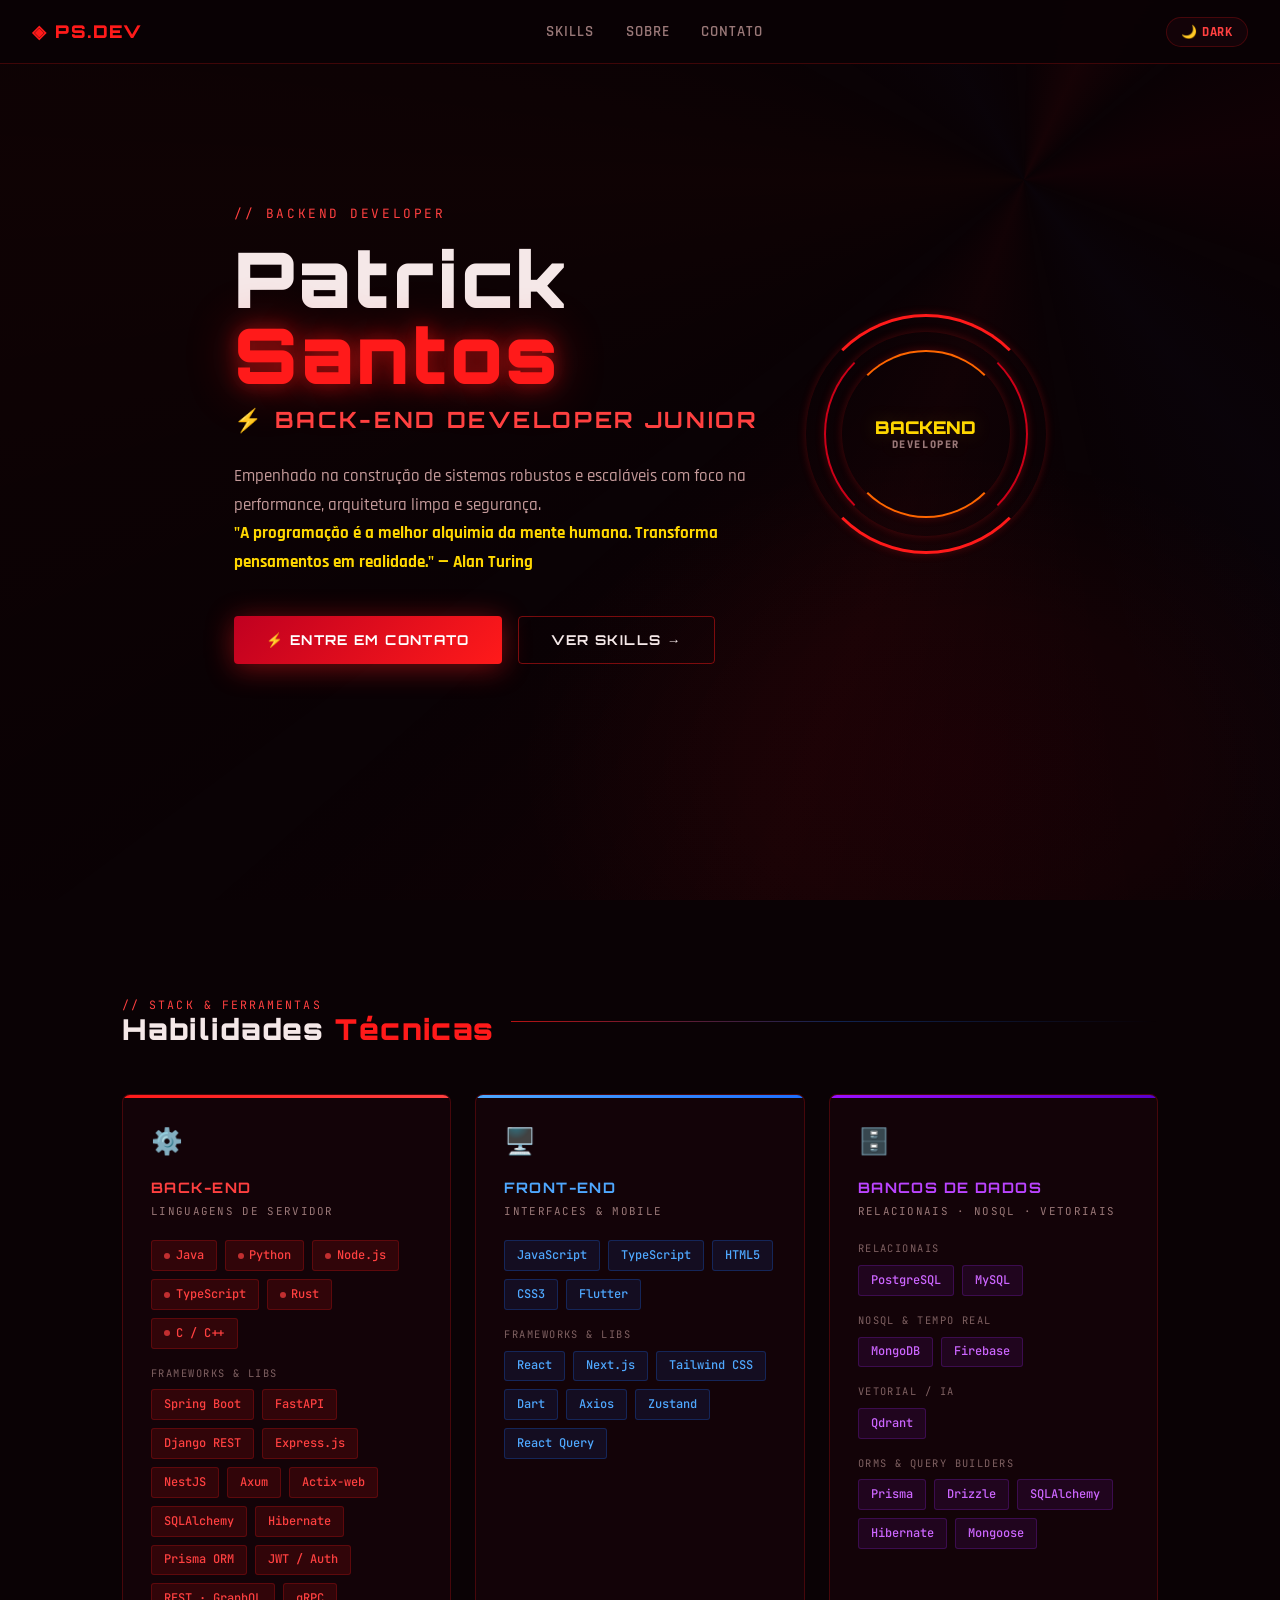
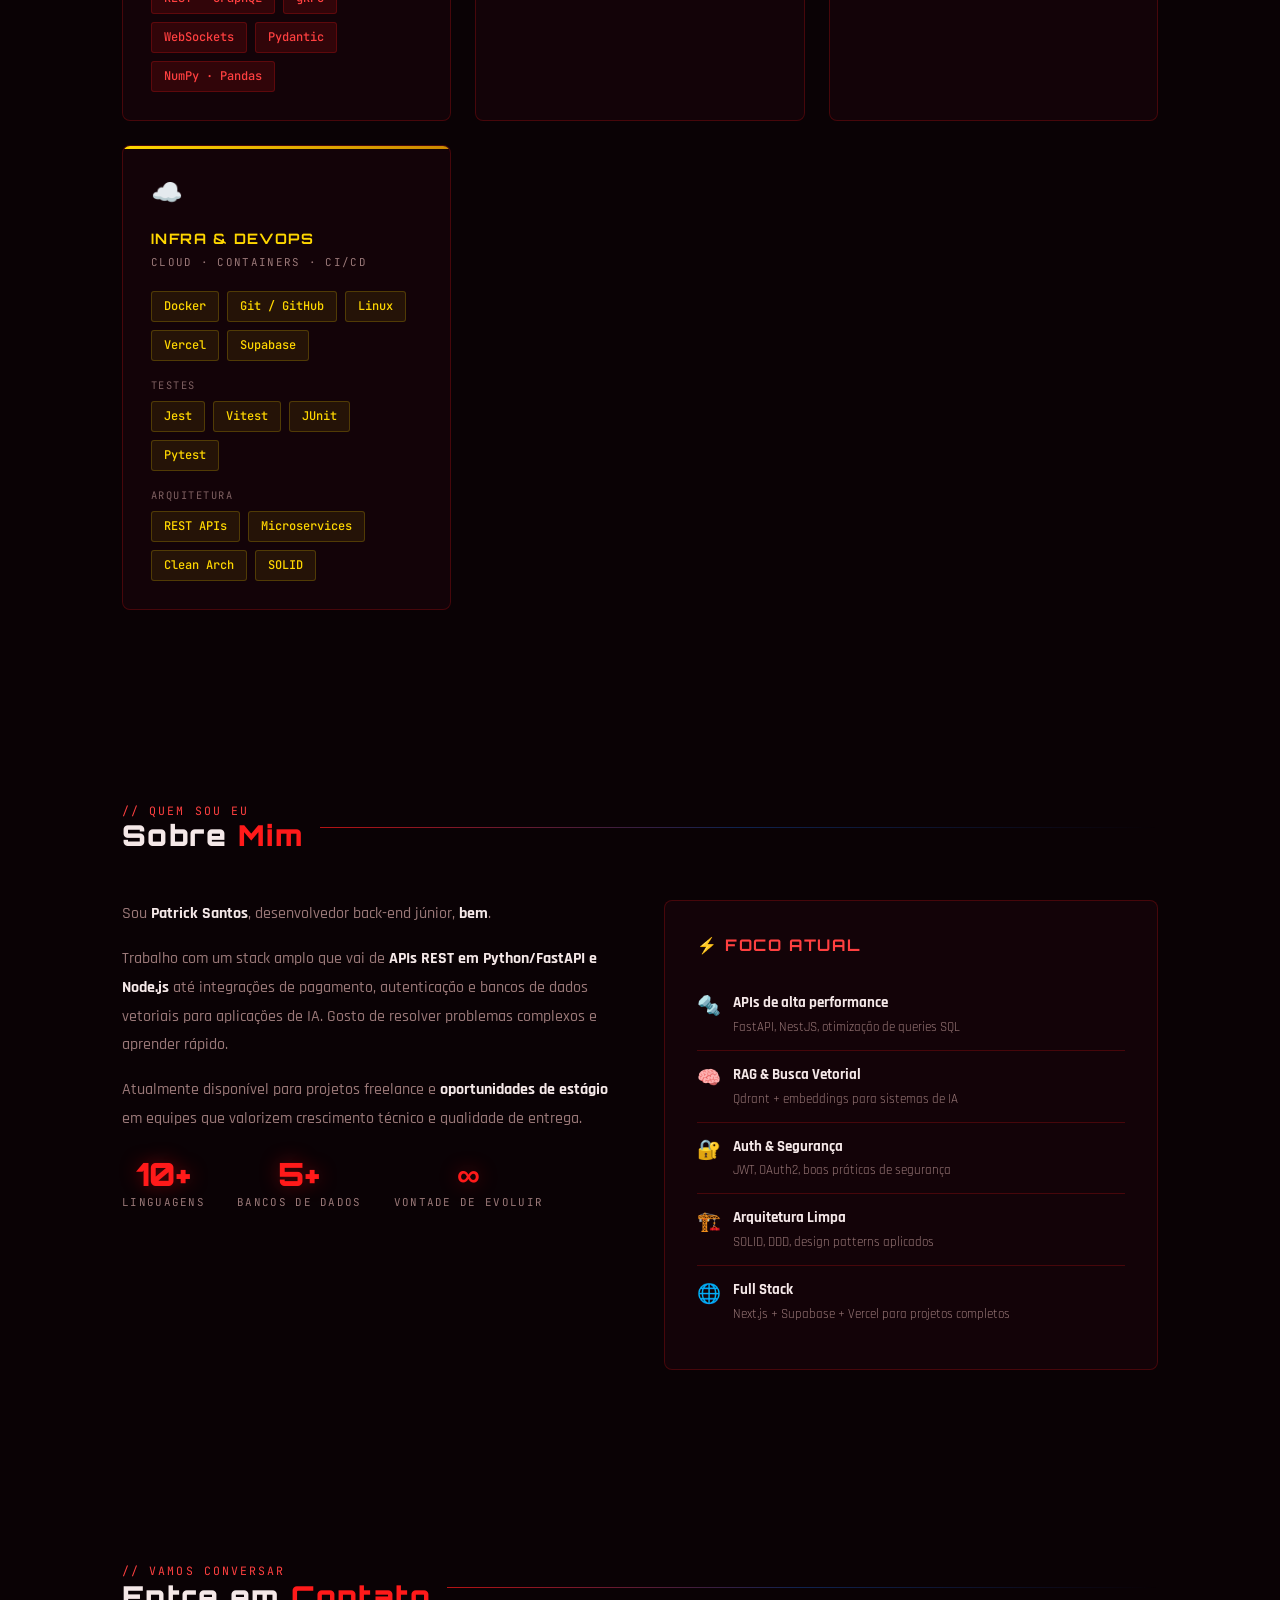
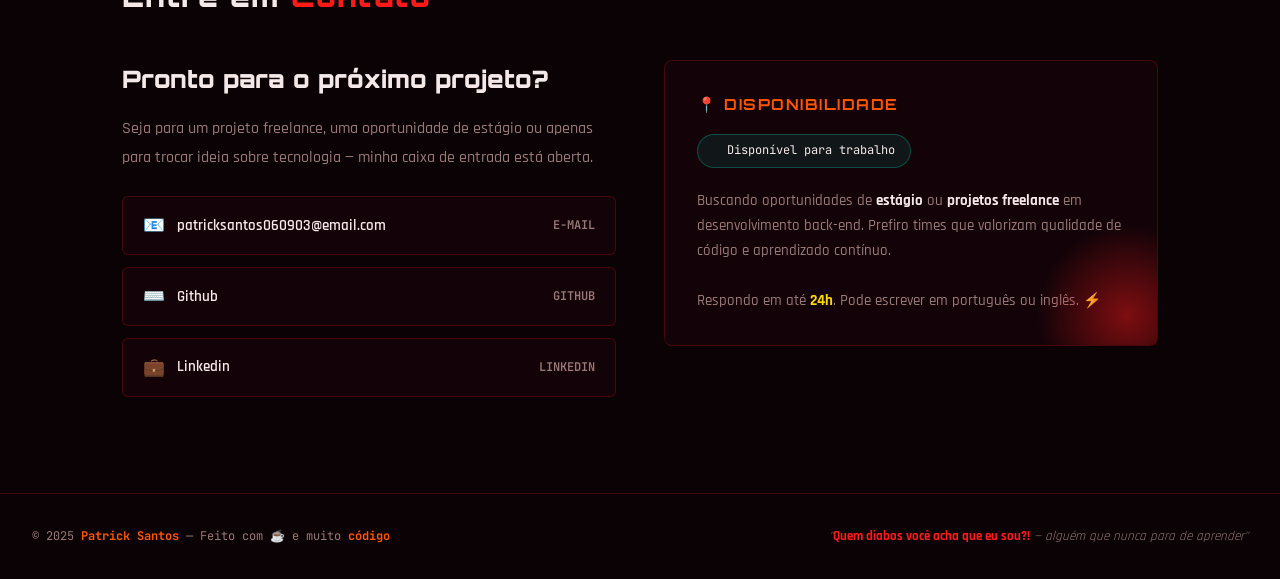
==== commit ba930b53: "Update index.html" ====
--- a/index.html
+++ b/index.html
@@ -843,9 +843,10 @@
 </h1>
 <p class="hero-role">⚡ Back-end Developer Junior</p>
 <p class="hero-desc">
-Construindo sistemas robustos e escaláveis com foco em performance,
+Empenhado na construção de sistemas robustos e escaláveis com foco na performance,
 arquitetura limpa e segurança.
-<strong style="color:var(--gl-gold)">Who the hell do you think I am?</strong>
+<br>
+<strong style="color:var(--gl-gold)">"A programação é a melhor alquimia da mente humana. Transforma pensamentos em realidade." — Alan Turing</strong>
 </p>
 <div class="hero-ctas">
 <a href="#contact" class="btn-primary">⚡ Entre em contato</a>
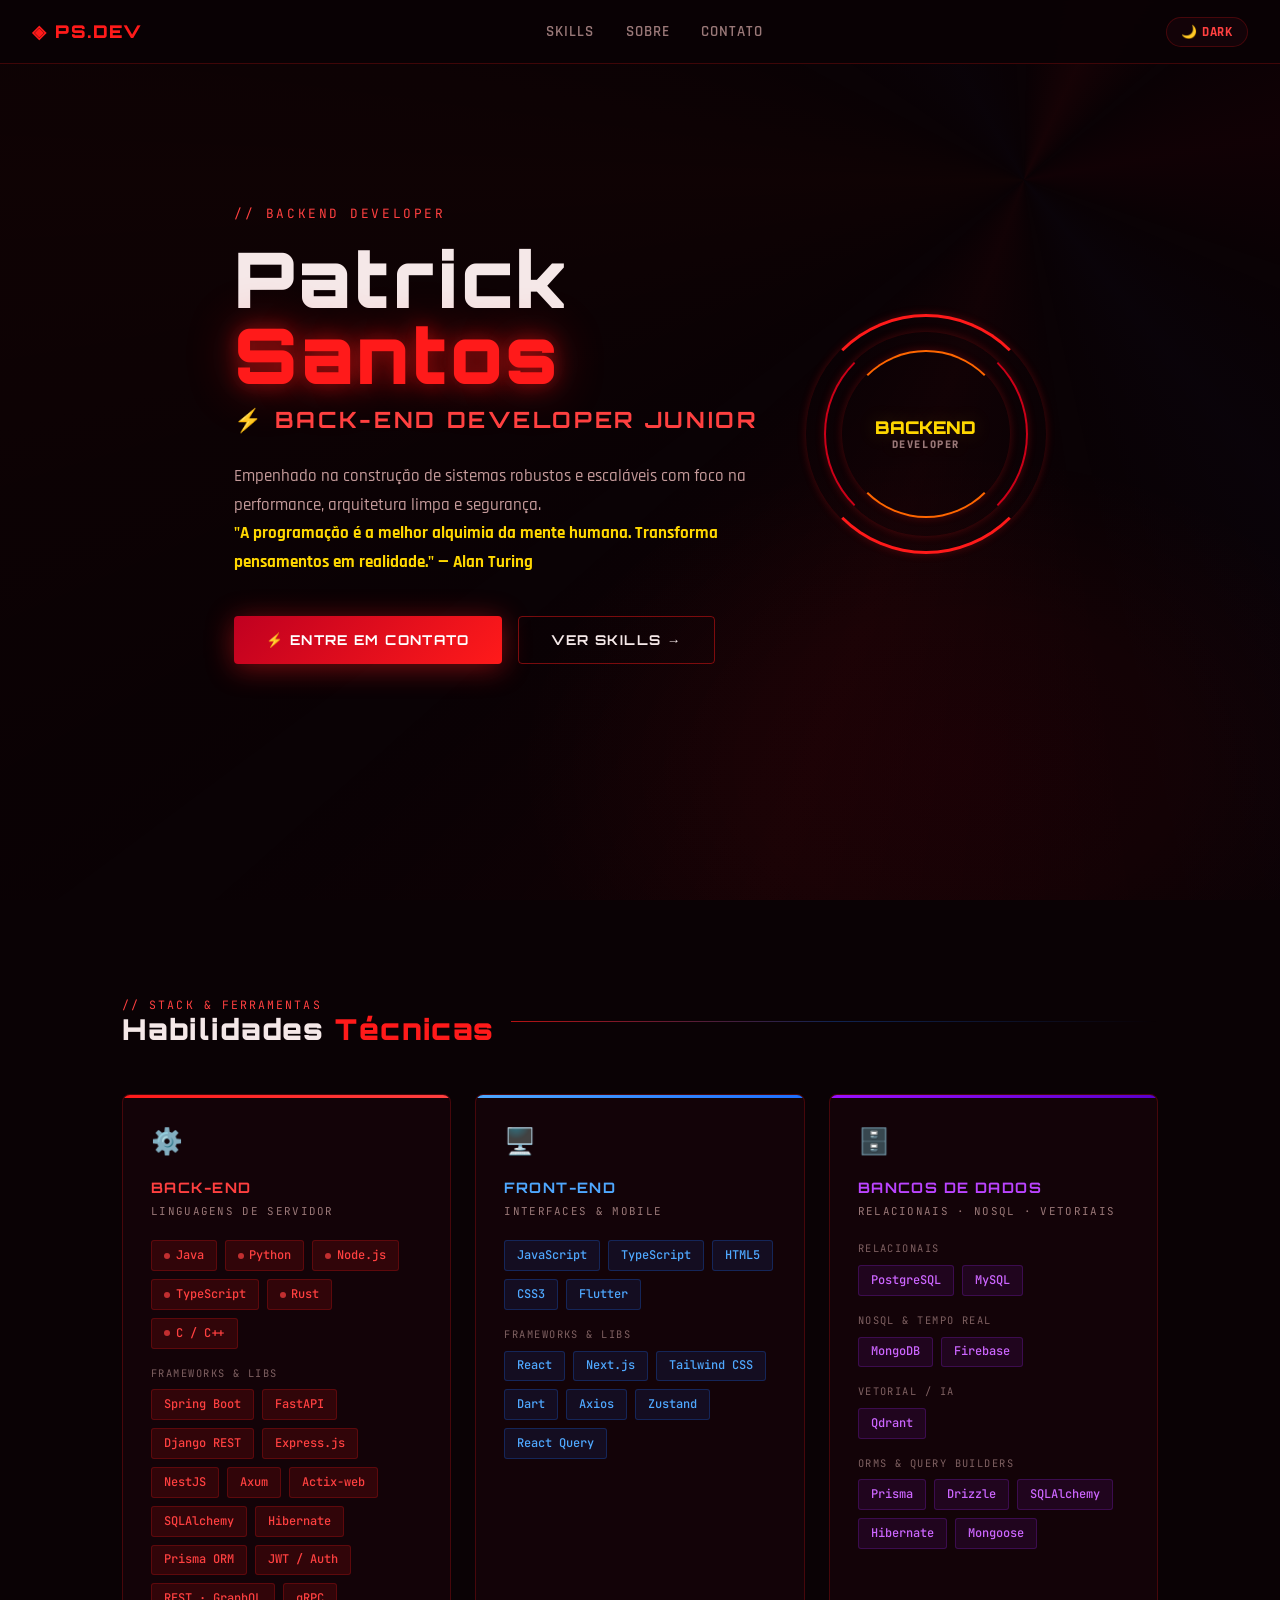
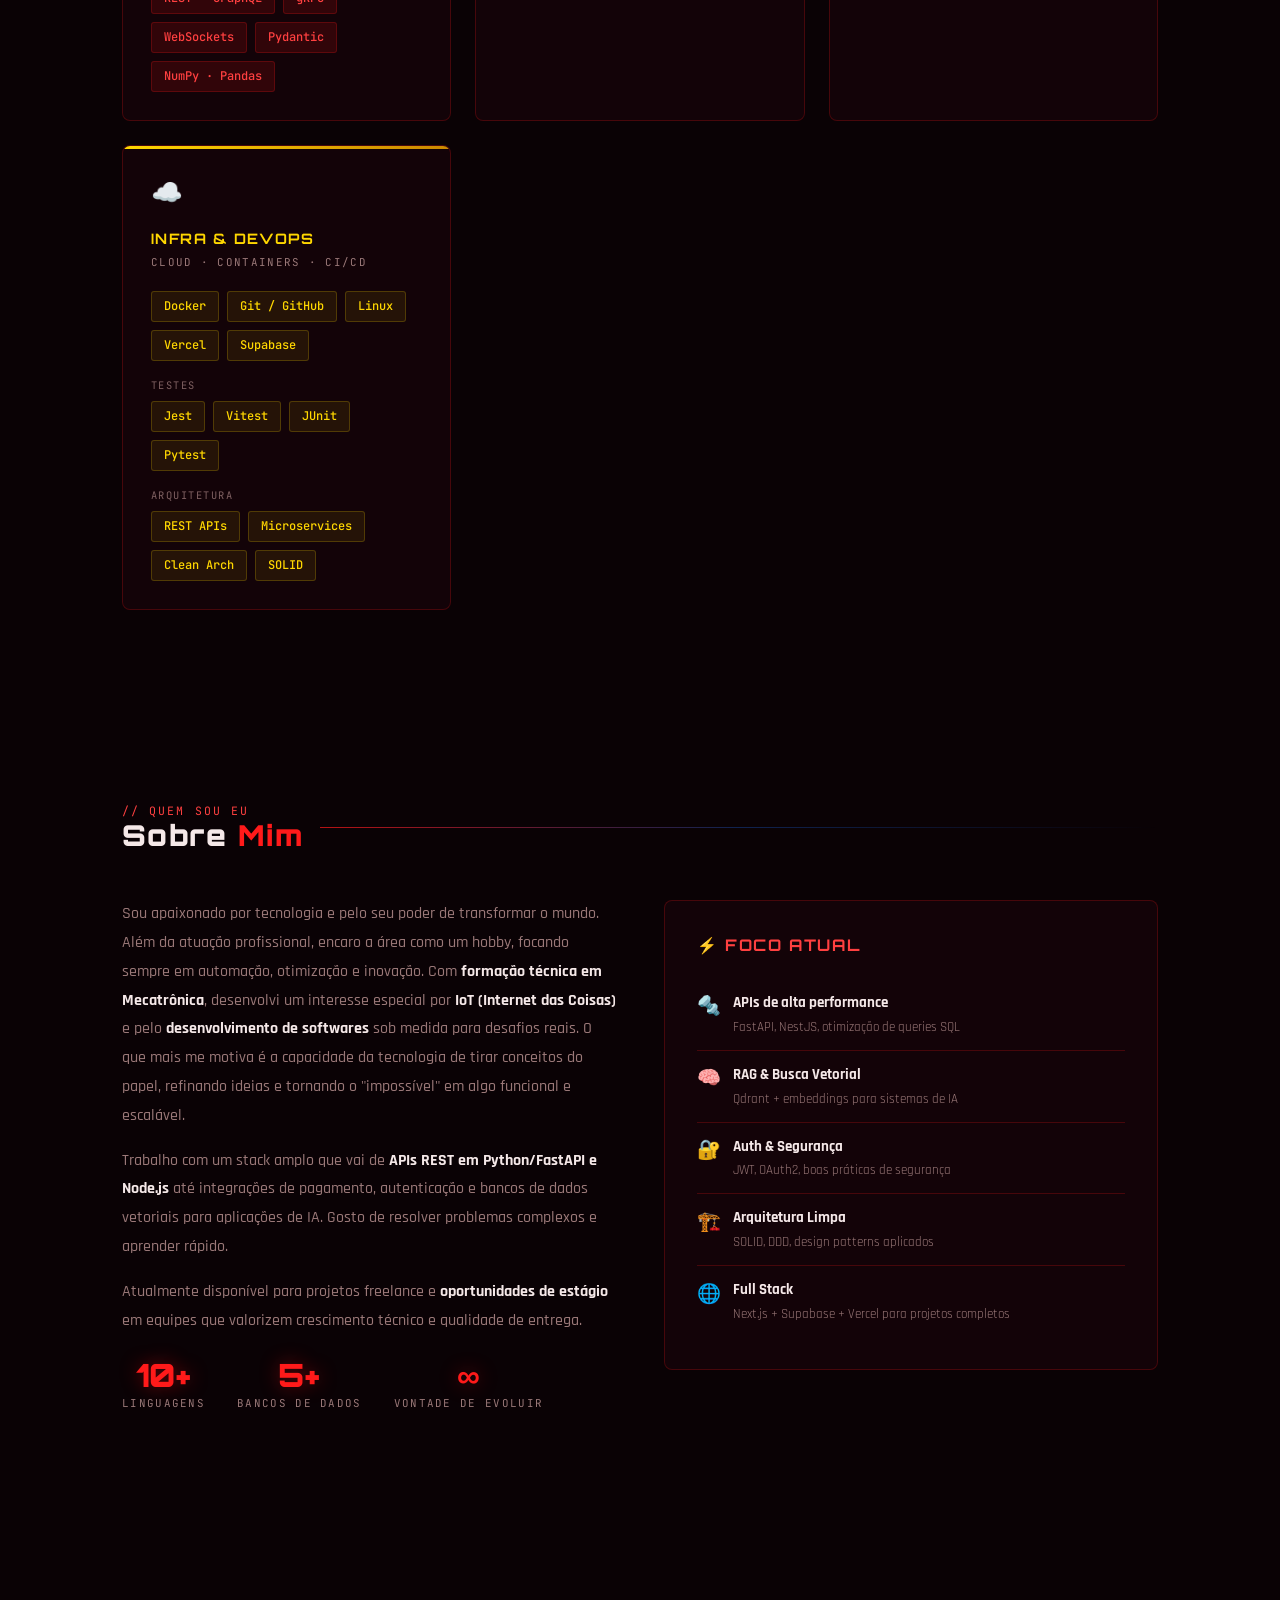
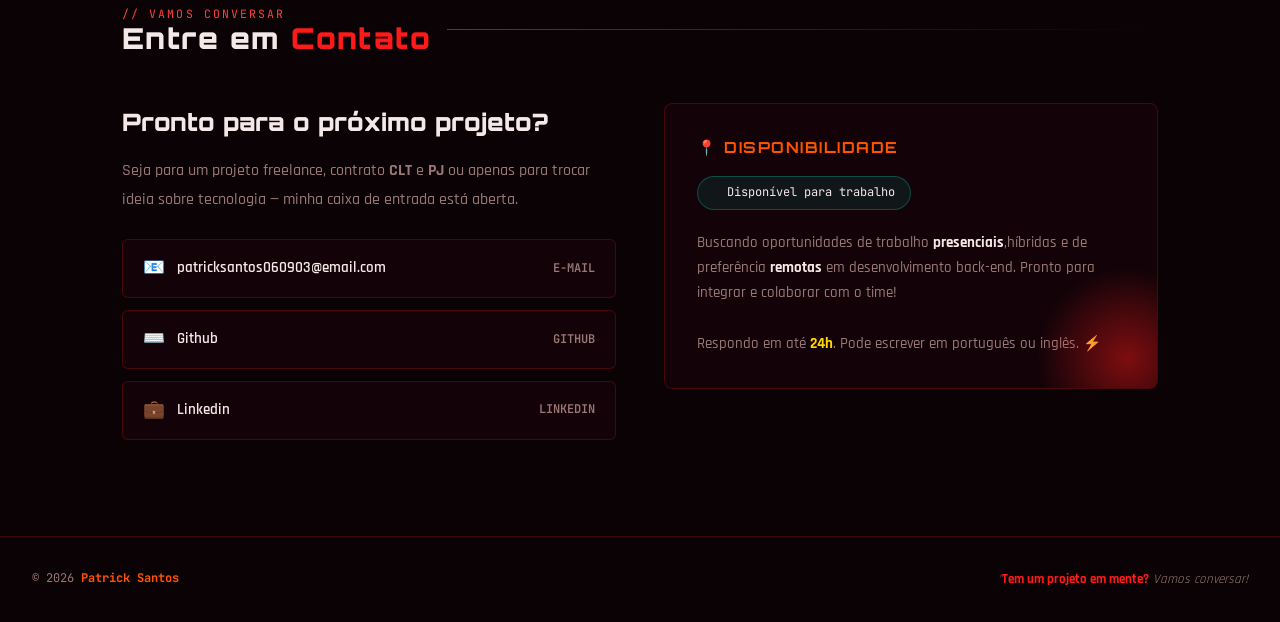
==== commit f4bd0345: "Update informations" ====
--- a/index.html
+++ b/index.html
@@ -1012,7 +1012,7 @@
 <div class="about-grid">
     <div class="about-text reveal">
       <p>
-        Sou <strong>Patrick Santos</strong>, desenvolvedor back-end júnior,  <strong>bem</strong>.
+Sou apaixonado por tecnologia e pelo seu poder de transformar o mundo. Além da atuação profissional, encaro a área como um hobby, focando sempre em automação, otimização e inovação. Com <strong>formação técnica em Mecatrônica</strong>, desenvolvi um interesse especial por <strong>IoT (Internet das Coisas)</strong> e pelo <strong>desenvolvimento de softwares</strong>  sob medida para desafios reais. O que mais me motiva é a capacidade da tecnologia de tirar conceitos do papel, refinando ideias e tornando o "impossível" em algo funcional e escalável.
       </p>
       <p>
         Trabalho com um stack amplo que vai de <strong>APIs REST em Python/FastAPI e Node.js</strong>
@@ -1097,7 +1097,7 @@
       <div class="contact-copy">
         <h3>Pronto para o próximo projeto?</h3>
         <p>
-          Seja para um projeto freelance, uma oportunidade de estágio ou apenas
+          Seja para um projeto freelance, contrato <strong>CLT</strong> e <strong>PJ</strong> ou apenas
           para trocar ideia sobre tecnologia — minha caixa de entrada está aberta.
         </p>
       </div>
@@ -1107,12 +1107,12 @@
           patricksantos060903@email.com
           <span class="link-label">E-MAIL</span>
         </a>
-        <a href="<https://github.com/Santos-jv>" target="_blank" class="contact-link">
+        <a href="https://github.com/Santos-jv" target="_blank" class="contact-link">
           <span class="link-icon">⌨️</span>
           Github
           <span class="link-label">GITHUB</span>
         </a>
-        <a href="<https://www.linkedin.com/in/patrick-santos-dev-ofc72871>" target="_blank" class="contact-link">
+        <a href="https://www.linkedin.com/in/patrick-santos-dev-ofc72871" target="_blank" class="contact-link">
           <span class="link-icon">💼</span>
           Linkedin
           <span class="link-label">LINKEDIN</span>
@@ -1127,9 +1127,9 @@
         Disponível para trabalho
       </div>
       <p>
-        Buscando oportunidades de <strong style="color:var(--text-primary)">estágio</strong> ou
-        <strong style="color:var(--text-primary)">projetos freelance</strong> em desenvolvimento
-        back-end. Prefiro times que valorizam qualidade de código e aprendizado contínuo.
+        Buscando oportunidades de trabalho <strong style="color:var(--text-primary)">presenciais</strong>,híbridas e de preferência
+        <strong style="color:var(--text-primary)">remotas</strong> em desenvolvimento
+        back-end. Pronto para integrar e colaborar com o time!
       </p>
       <br/>
       <p>
@@ -1145,10 +1145,10 @@
 
 <footer>
 <p class="footer-copy">
-© 2025 <strong>Patrick Santos</strong> — Feito com ☕ e muito <strong>código</strong>
+© 2026 <strong>Patrick Santos</strong> 
 </p>
 <p class="footer-quote">
-"<span>Quem diabos você acha que eu sou?!</span> — alguém que nunca para de aprender"
+"<span>Tem um projeto em mente?</span> Vamos conversar!
 </p>
 </footer>
 
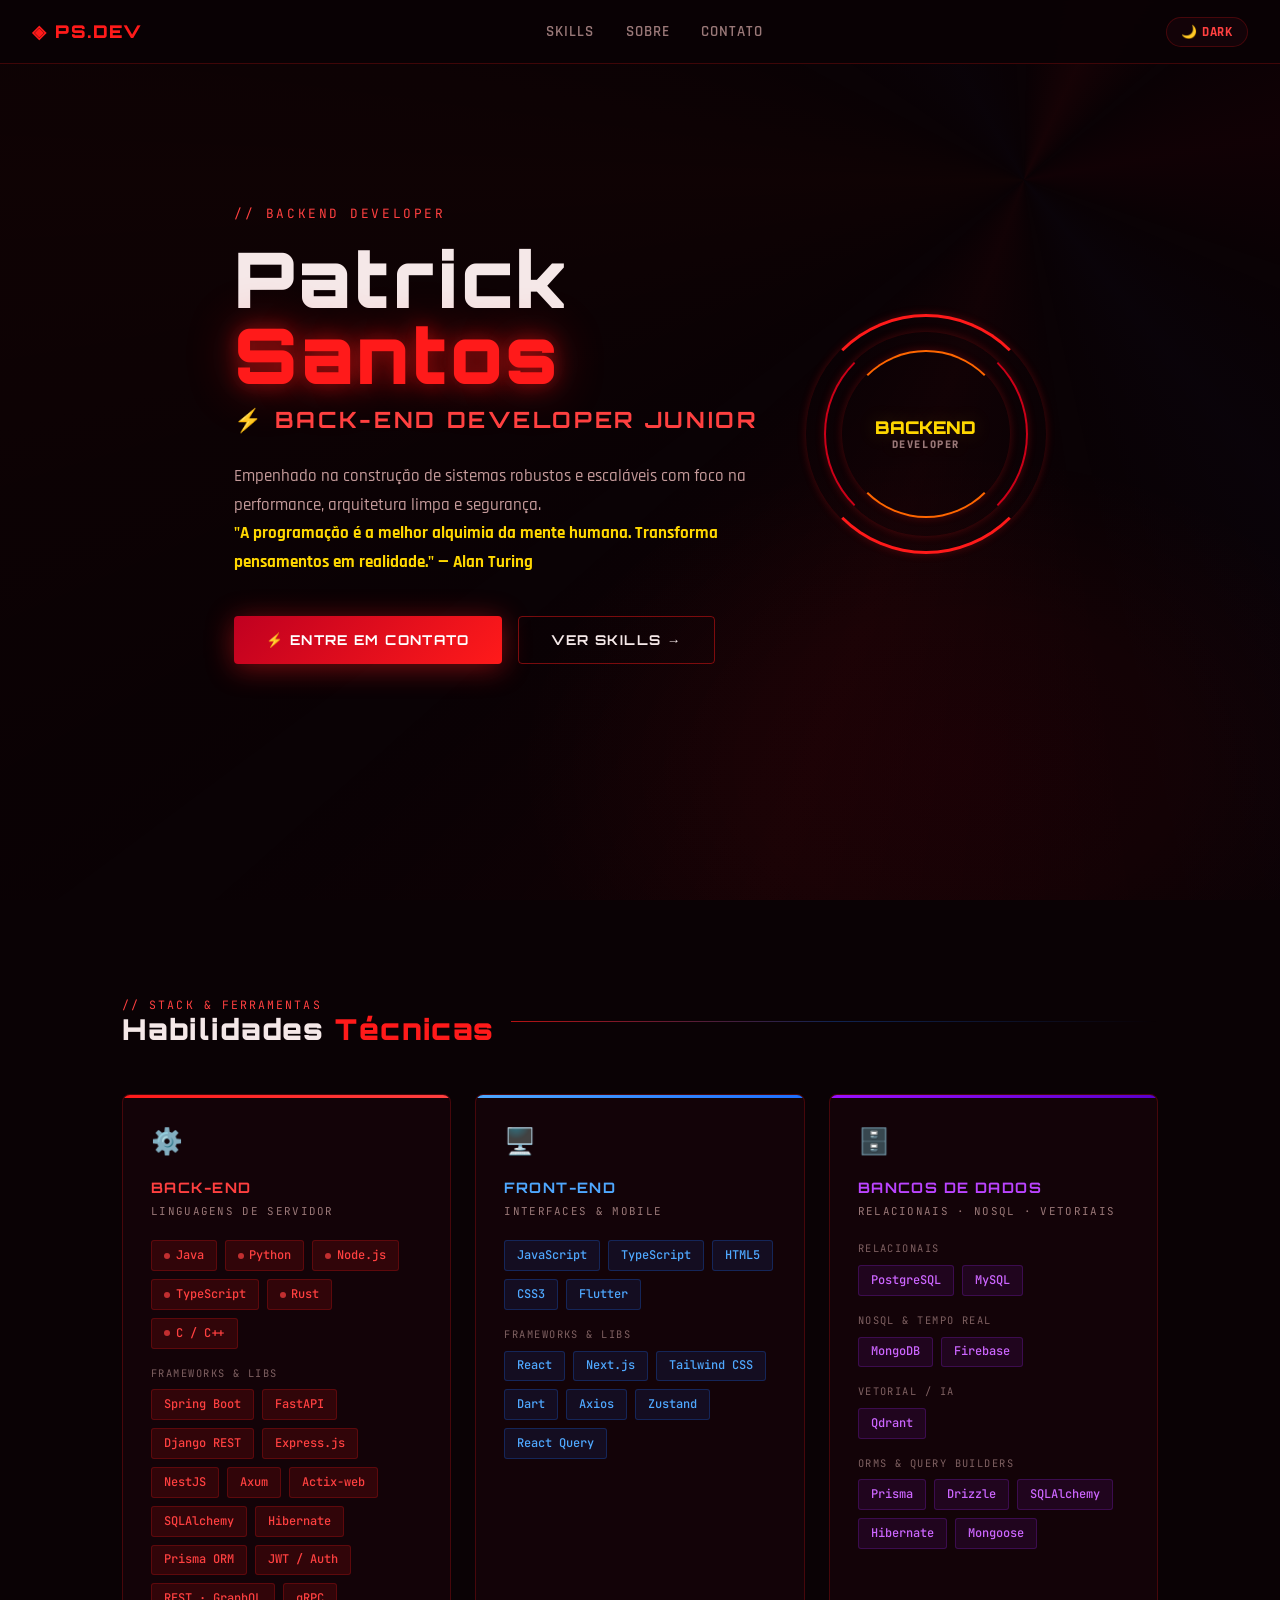
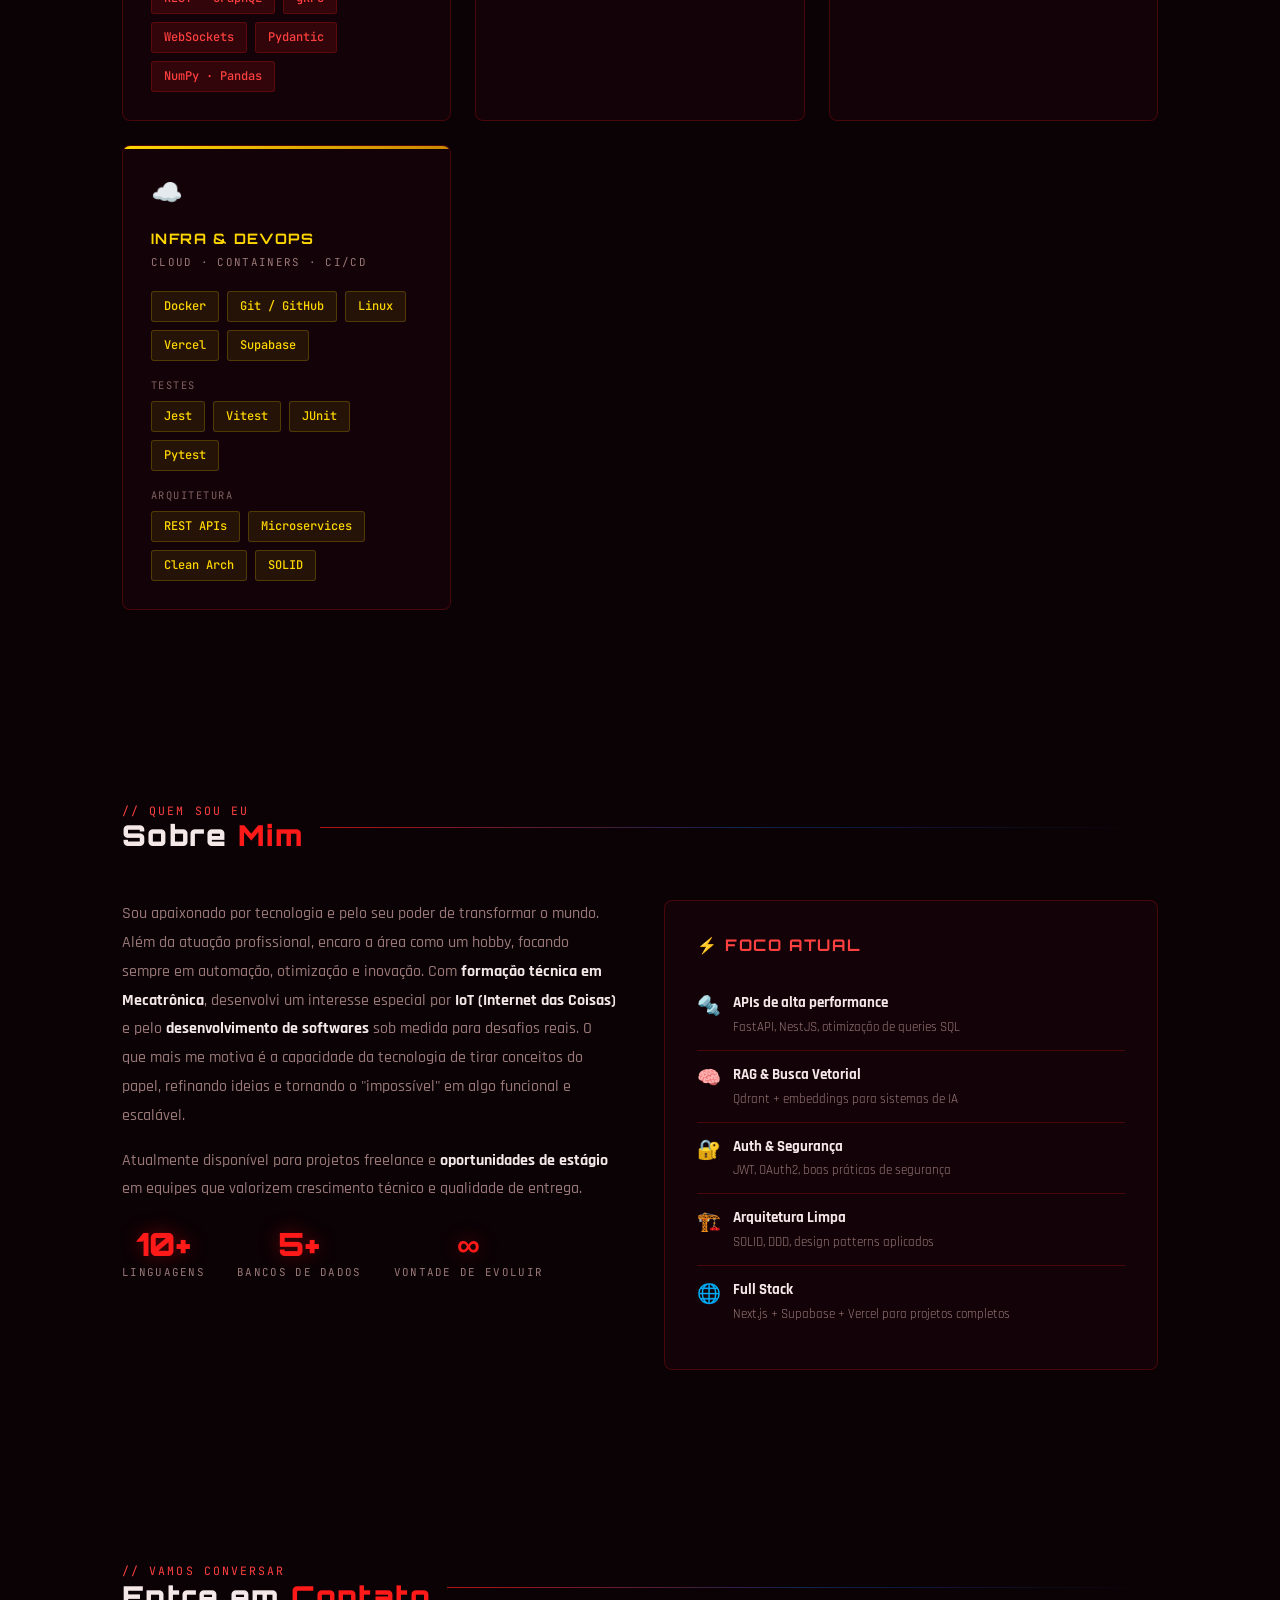
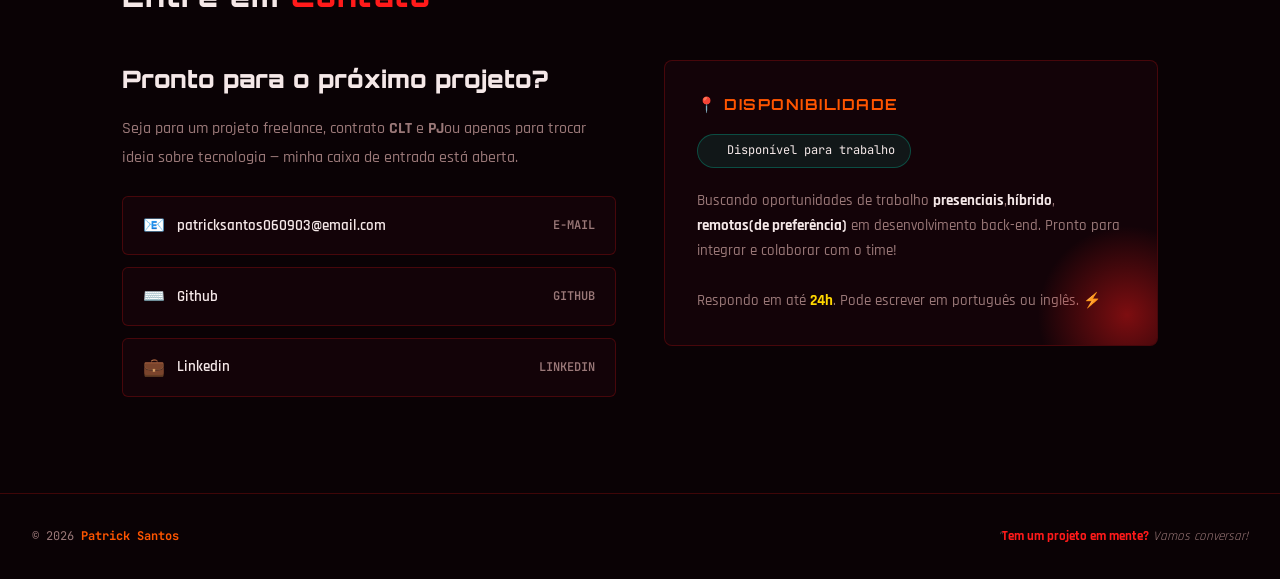
==== commit a4ac4cfc: "Update print statement to say 'Goodbye World'" ====
--- a/index.html
+++ b/index.html
@@ -1015,20 +1015,14 @@
 Sou apaixonado por tecnologia e pelo seu poder de transformar o mundo. Além da atuação profissional, encaro a área como um hobby, focando sempre em automação, otimização e inovação. Com <strong>formação técnica em Mecatrônica</strong>, desenvolvi um interesse especial por <strong>IoT (Internet das Coisas)</strong> e pelo <strong>desenvolvimento de softwares</strong>  sob medida para desafios reais. O que mais me motiva é a capacidade da tecnologia de tirar conceitos do papel, refinando ideias e tornando o "impossível" em algo funcional e escalável.
       </p>
       <p>
-        Trabalho com um stack amplo que vai de <strong>APIs REST em Python/FastAPI e Node.js</strong>
-        até integrações de pagamento, autenticação e bancos de dados vetoriais para aplicações de IA.
-        Gosto de resolver problemas complexos e aprender rápido.
-      </p>
-      <p>
-        Atualmente disponível para projetos freelance e <strong>oportunidades de estágio</strong>
-        em equipes que valorizem crescimento técnico e qualidade de entrega.
+       Atualmente disponível para projetos freelance e <strong>oportunidades de estágio</strong> em equipes que valorizem crescimento técnico e qualidade de entrega.
       </p>
       <div class="stat-row">
-        <div class="stat-item">
-          <div class="stat-value">10+</div>
-          <div class="stat-label">Linguagens</div>
-        </div>
-        <div class="stat-item">
+      <div class="stat-item">
+      <div class="stat-value">10+</div>
+      <div class="stat-label">Linguagens</div>
+      </div>
+      <div class="stat-item">
           <div class="stat-value">5+</div>
           <div class="stat-label">Bancos de Dados</div>
         </div>
@@ -1097,8 +1091,7 @@
       <div class="contact-copy">
         <h3>Pronto para o próximo projeto?</h3>
         <p>
-          Seja para um projeto freelance, contrato <strong>CLT</strong> e <strong>PJ</strong> ou apenas
-          para trocar ideia sobre tecnologia — minha caixa de entrada está aberta.
+          Seja para um projeto freelance, contrato <strong>CLT</strong> e <strong>PJ</strong>ou apenas para trocar ideia sobre tecnologia — minha caixa de entrada está aberta.
         </p>
       </div>
       <div class="contact-links">
@@ -1127,9 +1120,8 @@
         Disponível para trabalho
       </div>
       <p>
-        Buscando oportunidades de trabalho <strong style="color:var(--text-primary)">presenciais</strong>,híbridas e de preferência
-        <strong style="color:var(--text-primary)">remotas</strong> em desenvolvimento
-        back-end. Pronto para integrar e colaborar com o time!
+        Buscando oportunidades de trabalho <strong style="color:var(--text-primary)">presenciais</strong>,<strong style="color:var(--text-primary)">híbrido</strong>,
+        <strong style="color:var(--text-primary)">remotas(de preferência)</strong> em desenvolvimento back-end. Pronto para integrar e colaborar com o time!
       </p>
       <br/>
       <p>
